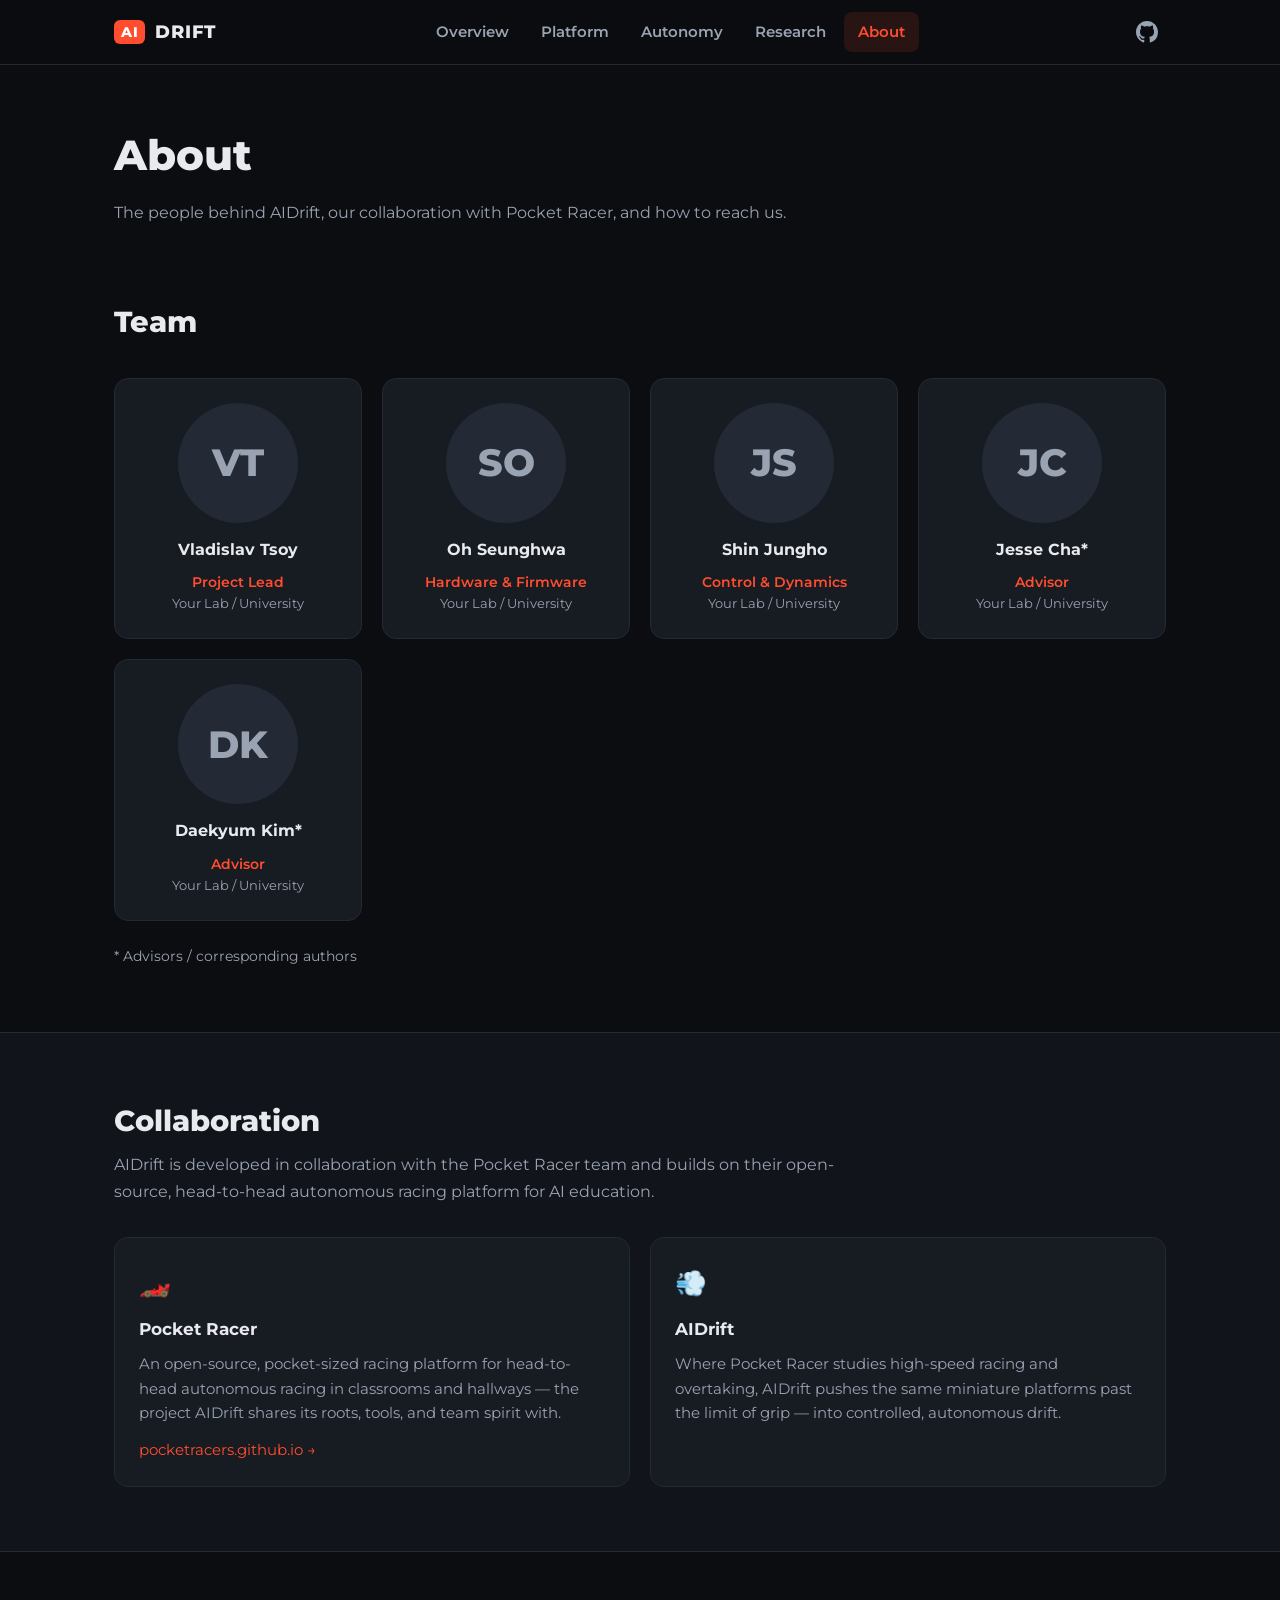
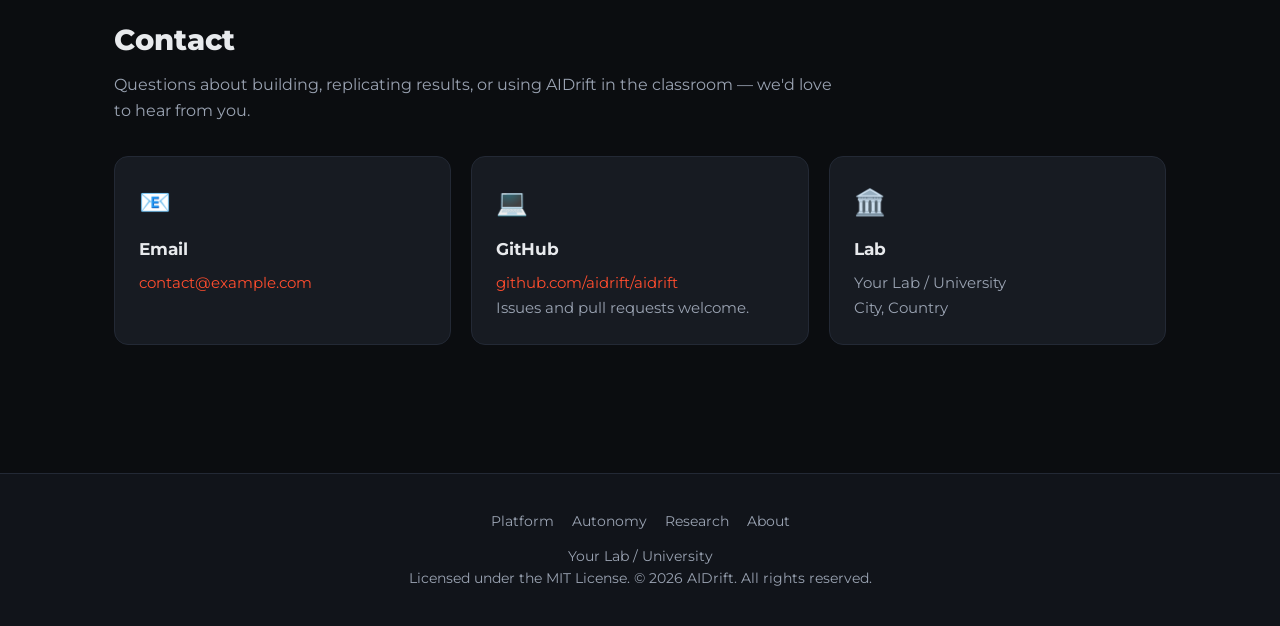
==== about.html @ be368067 "Fix team: Daekyum Kim name order, swap roles of Shin and Oh Co-Authored-By: Claude Opus 5 <noreply@a" ====
<!DOCTYPE html>
<html lang="en">
<head>
  <meta charset="UTF-8">
  <meta name="viewport" content="width=device-width, initial-scale=1.0">
  <title>About — AIDrift</title>
  <meta name="description" content="The team behind AIDrift, our collaboration with Pocket Racer, and how to get in touch.">
  <link rel="preconnect" href="https://fonts.googleapis.com">
  <link href="https://fonts.googleapis.com/css2?family=Montserrat:ital,wght@0,100..900;1,100..900&display=swap" rel="stylesheet">
  <link rel="stylesheet" href="assets/css/style.css">
  <link rel="icon" type="image/svg+xml" href="assets/img/favicon.svg">
  <meta property="og:title" content="About — AIDrift">
  <meta property="og:description" content="The team behind AIDrift, our collaboration with Pocket Racer, and how to get in touch.">
  <meta property="og:type" content="website">
  <meta property="og:url" content="https://aidrift.github.io/aidrift/about.html">
  <meta property="og:image" content="https://aidrift.github.io/aidrift/assets/img/og.png">
  <meta name="twitter:card" content="summary_large_image">
</head>
<body>

<nav class="site-nav">
  <div class="nav-inner">
    <a class="brand" href="index.html"><span class="badge43">AI</span>DRIFT</a>
    <button class="nav-toggle" aria-label="Menu">☰</button>
    <ul class="nav-links">
      <li><a href="index.html">Overview</a></li>
      <li><a href="platform.html">Platform</a></li>
      <li><a href="autonomy.html">Autonomy</a></li>
      <li><a href="research.html">Research</a></li>
      <li><a href="about.html">About</a></li>
    </ul>
    <a class="nav-github" href="https://github.com/aidrift/aidrift" aria-label="GitHub repository" target="_blank" rel="noopener"><svg viewBox="0 0 16 16" width="22" height="22" fill="currentColor" aria-hidden="true"><path d="M8 0C3.58 0 0 3.58 0 8c0 3.54 2.29 6.53 5.47 7.59.4.07.55-.17.55-.38 0-.19-.01-.82-.01-1.49-2.01.37-2.53-.49-2.69-.94-.09-.23-.48-.94-.82-1.13-.28-.15-.68-.52-.01-.53.63-.01 1.08.58 1.23.82.72 1.21 1.87.87 2.33.66.07-.52.28-.87.51-1.07-1.78-.2-3.64-.89-3.64-3.95 0-.87.31-1.59.82-2.15-.08-.2-.36-1.02.08-2.12 0 0 .67-.21 2.2.82.64-.18 1.32-.27 2-.27s1.36.09 2 .27c1.53-1.04 2.2-.82 2.2-.82.44 1.1.16 1.92.08 2.12.51.56.82 1.27.82 2.15 0 3.07-1.87 3.75-3.65 3.95.29.25.54.73.54 1.48 0 1.07-.01 1.93-.01 2.2 0 .21.15.46.55.38A8.01 8.01 0 0 0 16 8c0-4.42-3.58-8-8-8z"/></svg></a>
  </div>
</nav>

<header class="page-head">
  <div class="container">
    <h1>About</h1>
    <p>The people behind AIDrift, our collaboration with Pocket Racer, and how to reach us.</p>
  </div>
</header>

<section class="section">
  <div class="container">
    <h2>Team</h2>
    <p class="lead"><!-- TODO: replace all placeholders with real names, photos, and links --></p>
    <div class="grid cols-4">
      <div class="card person reveal">
        <div class="avatar">VT</div>
        <h3>Vladislav Tsoy</h3>
        <p class="role">Project Lead</p>
        <p class="org">Your Lab / University</p>
      </div>
      <div class="card person reveal">
        <div class="avatar">SO</div>
        <h3>Oh Seunghwa</h3>
        <p class="role">Hardware &amp; Firmware</p>
        <p class="org">Your Lab / University</p>
      </div>
      <div class="card person reveal">
        <div class="avatar">JS</div>
        <h3>Shin Jungho</h3>
        <p class="role">Control &amp; Dynamics</p>
        <p class="org">Your Lab / University</p>
      </div>
      <div class="card person reveal">
        <div class="avatar">JC</div>
        <h3>Jesse Cha*</h3>
        <p class="role">Advisor</p>
        <p class="org">Your Lab / University</p>
      </div>
      <div class="card person reveal">
        <div class="avatar">DK</div>
        <h3>Daekyum Kim*</h3>
        <p class="role">Advisor</p>
        <p class="org">Your Lab / University</p>
      </div>
    </div>
    <p style="margin-top: 24px; color: var(--text-dim); font-size: 0.85rem;">* Advisors / corresponding authors</p>
  </div>
</section>

<section class="section alt">
  <div class="container">
    <h2>Collaboration</h2>
    <p class="lead">
      AIDrift is developed in collaboration with the Pocket Racer team and builds on their
      open-source, head-to-head autonomous racing platform for AI education.
    </p>
    <div class="grid cols-2">
      <div class="card reveal">
        <div class="icon">🏎️</div>
        <h3>Pocket Racer</h3>
        <p>An open-source, pocket-sized racing platform for head-to-head autonomous racing
           in classrooms and hallways — the project AIDrift shares its roots, tools, and
           team spirit with.</p>
        <p style="margin-top: 12px;">
          <a href="https://pocketracers.github.io/PocketRacerWebsite/" target="_blank" rel="noopener">
            pocketracers.github.io →
          </a>
        </p>
      </div>
      <div class="card reveal">
        <div class="icon">💨</div>
        <h3>AIDrift</h3>
        <p>Where Pocket Racer studies high-speed racing and overtaking, AIDrift pushes the
           same miniature platforms past the limit of grip — into controlled, autonomous
           drift.</p>
      </div>
    </div>
  </div>
</section>

<section class="section">
  <div class="container">
    <h2>Contact</h2>
    <p class="lead">Questions about building, replicating results, or using AIDrift in the classroom — we'd love to hear from you.</p>
    <div class="grid cols-3">
      <div class="card reveal">
        <div class="icon">📧</div>
        <h3>Email</h3>
        <p><a href="mailto:contact@example.com">contact@example.com</a><br>
           <!-- TODO: real contact email --></p>
      </div>
      <div class="card reveal">
        <div class="icon">💻</div>
        <h3>GitHub</h3>
        <p><a href="https://github.com/aidrift/aidrift" target="_blank" rel="noopener">github.com/aidrift/aidrift</a><br>
           Issues and pull requests welcome.</p>
      </div>
      <div class="card reveal">
        <div class="icon">🏛️</div>
        <h3>Lab</h3>
        <p>Your Lab / University<br>City, Country <!-- TODO: real affiliation --></p>
      </div>
    </div>
  </div>
</section>

<footer class="site-footer">
  <div class="foot-links">
    <a href="platform.html">Platform</a>
    <a href="autonomy.html">Autonomy</a>
    <a href="research.html">Research</a>
    <a href="about.html">About</a>
  </div>
  <p>Your Lab / University</p>
  <p>Licensed under the MIT License. © 2026 AIDrift. All rights reserved.</p>
</footer>

<script src="assets/js/main.js"></script>
</body>
</html>
---- assets/css/style.css ----
/* ============================================================
   AIDrift — site-wide styles
   Dark motorsport theme. Accent: signal orange.
   ============================================================ */

:root {
  --bg: #0b0d10;
  --bg-alt: #11141a;
  --panel: #171b22;
  --panel-edge: #232935;
  --text: #e8eaed;
  --text-dim: #9aa3b2;
  --accent: #ff4d2e;
  --accent-soft: rgba(255, 77, 46, 0.12);
  --accent-2: #ffb020;
  --radius: 14px;
  --maxw: 1100px;
  --font: "Montserrat", system-ui, -apple-system, "Segoe UI", sans-serif;
}

* { margin: 0; padding: 0; box-sizing: border-box; }

html { scroll-behavior: smooth; }

body {
  font-family: var(--font);
  background: var(--bg);
  color: var(--text);
  line-height: 1.65;
  -webkit-font-smoothing: antialiased;
}

img, svg, video, iframe { max-width: 100%; display: block; }

a { color: var(--accent); text-decoration: none; }
a:hover { text-decoration: underline; }

.container { max-width: var(--maxw); margin: 0 auto; padding: 0 24px; }

/* ---------- Navigation ---------- */
.site-nav {
  position: sticky;
  top: 0;
  z-index: 100;
  background: rgba(11, 13, 16, 0.85);
  backdrop-filter: blur(10px);
  border-bottom: 1px solid var(--panel-edge);
}

.nav-inner {
  max-width: var(--maxw);
  margin: 0 auto;
  padding: 0 24px;
  display: flex;
  align-items: center;
  justify-content: space-between;
  height: 64px;
}

.brand {
  display: flex;
  align-items: center;
  gap: 10px;
  font-weight: 800;
  font-size: 1.15rem;
  letter-spacing: 0.04em;
  color: var(--text);
}
.brand:hover { text-decoration: none; }
.brand .badge43 {
  background: var(--accent);
  color: #fff;
  border-radius: 6px;
  padding: 1px 7px;
  font-size: 0.85rem;
  font-weight: 800;
}

.nav-links { display: flex; gap: 4px; list-style: none; }
.nav-links a {
  display: block;
  padding: 8px 14px;
  border-radius: 8px;
  color: var(--text-dim);
  font-weight: 600;
  font-size: 0.92rem;
}
.nav-links a:hover { color: var(--text); background: var(--panel); text-decoration: none; }
.nav-links a.active { color: var(--accent); background: var(--accent-soft); }

.nav-toggle {
  display: none;
  background: none;
  border: 1px solid var(--panel-edge);
  border-radius: 8px;
  color: var(--text);
  font-size: 1.3rem;
  padding: 4px 12px;
  cursor: pointer;
}

/* ---------- Hero ---------- */
.hero {
  position: relative;
  overflow: hidden;
  background:
    radial-gradient(ellipse 80% 60% at 70% 20%, rgba(255, 77, 46, 0.14), transparent 60%),
    radial-gradient(ellipse 60% 50% at 20% 80%, rgba(255, 176, 32, 0.07), transparent 60%),
    var(--bg-alt);
  border-bottom: 1px solid var(--panel-edge);
}

.hero-inner {
  max-width: var(--maxw);
  margin: 0 auto;
  padding: 90px 24px 70px;
  text-align: center;
}

.hero h1 {
  font-size: clamp(2.2rem, 5.5vw, 3.6rem);
  font-weight: 800;
  letter-spacing: -0.01em;
  line-height: 1.15;
}
.hero h1 .accent { color: var(--accent); }

.hero .tagline {
  margin: 18px auto 0;
  max-width: 640px;
  color: var(--text-dim);
  font-size: 1.1rem;
}

.hero .cta-row { margin-top: 32px; display: flex; gap: 14px; justify-content: center; flex-wrap: wrap; }

.btn {
  display: inline-block;
  padding: 12px 26px;
  border-radius: 10px;
  font-weight: 700;
  font-size: 0.95rem;
  letter-spacing: 0.02em;
  transition: transform 0.15s ease, box-shadow 0.15s ease;
}
.btn:hover { text-decoration: none; transform: translateY(-2px); }
.btn-primary { background: var(--accent); color: #fff; box-shadow: 0 6px 22px rgba(255, 77, 46, 0.35); }
.btn-ghost { border: 1px solid var(--panel-edge); color: var(--text); background: var(--panel); }

/* ---------- Sections ---------- */
.section { padding: 64px 0; }
.section.alt { background: var(--bg-alt); border-top: 1px solid var(--panel-edge); border-bottom: 1px solid var(--panel-edge); }

.section h2 {
  font-size: 1.8rem;
  font-weight: 800;
  margin-bottom: 8px;
}
.section h2 .accent { color: var(--accent); }
.section .lead { color: var(--text-dim); max-width: 720px; margin-bottom: 32px; }

.page-head { padding: 56px 0 8px; }
.page-head h1 { font-size: clamp(1.9rem, 4vw, 2.6rem); font-weight: 800; }
.page-head p { color: var(--text-dim); max-width: 720px; margin-top: 10px; }

/* ---------- Cards / grids ---------- */
.grid { display: grid; gap: 20px; }
.grid.cols-3 { grid-template-columns: repeat(3, 1fr); }
.grid.cols-2 { grid-template-columns: repeat(2, 1fr); }
.grid.cols-4 { grid-template-columns: repeat(4, 1fr); }

.card {
  background: var(--panel);
  border: 1px solid var(--panel-edge);
  border-radius: var(--radius);
  padding: 24px;
}
.card h3 { font-size: 1.05rem; font-weight: 700; margin-bottom: 8px; }
.card p { color: var(--text-dim); font-size: 0.93rem; }
.card .icon { font-size: 1.6rem; margin-bottom: 12px; }

/* stat tiles */
.stat { text-align: center; }
.stat .num { font-size: 2rem; font-weight: 800; color: var(--accent); }
.stat .lbl { color: var(--text-dim); font-size: 0.85rem; text-transform: uppercase; letter-spacing: 0.08em; }

/* media placeholder */
.media-ph {
  aspect-ratio: 16 / 9;
  border-radius: var(--radius);
  border: 1px dashed var(--panel-edge);
  background: repeating-linear-gradient(45deg, var(--panel), var(--panel) 12px, var(--bg-alt) 12px, var(--bg-alt) 24px);
  display: flex;
  align-items: center;
  justify-content: center;
  color: var(--text-dim);
  font-weight: 600;
  font-size: 0.9rem;
  text-align: center;
  padding: 12px;
}
.media-ph.square { aspect-ratio: 1 / 1; }

figure figcaption { margin-top: 8px; color: var(--text-dim); font-size: 0.85rem; text-align: center; }

/* ---------- Abstract / paper block ---------- */
.paper {
  background: var(--panel);
  border: 1px solid var(--panel-edge);
  border-left: 4px solid var(--accent);
  border-radius: var(--radius);
  padding: 28px 32px;
}
.paper h3 { font-size: 1.2rem; margin-bottom: 14px; }
.paper .authors { color: var(--text-dim); font-size: 0.92rem; margin-bottom: 6px; }
.paper .affil { color: var(--text-dim); font-size: 0.85rem; font-style: italic; margin-bottom: 16px; }
.paper .abstract { font-size: 0.95rem; color: var(--text); }
.paper .abstract b { color: var(--accent); }

/* ---------- Build steps ---------- */
.step {
  display: grid;
  grid-template-columns: 64px 1fr 320px;
  gap: 24px;
  align-items: start;
  padding: 28px 0;
  border-bottom: 1px solid var(--panel-edge);
}
.step:last-child { border-bottom: none; }
.step .no {
  width: 48px; height: 48px;
  border-radius: 50%;
  background: var(--accent-soft);
  color: var(--accent);
  font-weight: 800;
  font-size: 1.1rem;
  display: flex; align-items: center; justify-content: center;
}
.step h3 { font-size: 1.1rem; margin-bottom: 6px; }
.step p { color: var(--text-dim); font-size: 0.93rem; }
.step ul { color: var(--text-dim); font-size: 0.93rem; margin: 8px 0 0 18px; }

/* ---------- Tables (BOM) ---------- */
.table-wrap { overflow-x: auto; border: 1px solid var(--panel-edge); border-radius: var(--radius); }
table.bom { width: 100%; border-collapse: collapse; font-size: 0.92rem; min-width: 640px; }
table.bom th, table.bom td { padding: 12px 16px; text-align: left; }
table.bom thead th {
  background: var(--panel);
  color: var(--text-dim);
  text-transform: uppercase;
  font-size: 0.78rem;
  letter-spacing: 0.06em;
  border-bottom: 1px solid var(--panel-edge);
}
table.bom tbody tr { border-bottom: 1px solid var(--panel-edge); }
table.bom tbody tr:last-child { border-bottom: none; }
table.bom tbody tr:hover { background: var(--accent-soft); }
table.bom .price { font-variant-numeric: tabular-nums; white-space: nowrap; }
table.bom tfoot td { background: var(--panel); font-weight: 800; border-top: 2px solid var(--accent); }

/* ---------- Team ---------- */
.person { text-align: center; }
.person .avatar {
  width: 120px; height: 120px;
  margin: 0 auto 14px;
  border-radius: 50%;
  background: var(--panel-edge);
  display: flex; align-items: center; justify-content: center;
  font-size: 2.4rem; font-weight: 800; color: var(--text-dim);
  overflow: hidden;
}
.person .avatar img { width: 100%; height: 100%; object-fit: cover; }
.person h3 { font-size: 1rem; }
.person .role { color: var(--accent); font-size: 0.85rem; font-weight: 600; }
.person .org { color: var(--text-dim); font-size: 0.8rem; }

/* ---------- Code blocks ---------- */
pre.code {
  background: #0d1117;
  border: 1px solid var(--panel-edge);
  border-radius: var(--radius);
  padding: 18px 22px;
  overflow-x: auto;
  font-family: "Cascadia Code", Consolas, monospace;
  font-size: 0.85rem;
  color: #c9d1d9;
  line-height: 1.6;
}
pre.code .c { color: #6a737d; }
pre.code .k { color: #ff7b72; }
pre.code .s { color: #a5d6ff; }

/* ---------- Footer ---------- */
.site-footer {
  border-top: 1px solid var(--panel-edge);
  background: var(--bg-alt);
  padding: 36px 0;
  margin-top: 64px;
  text-align: center;
  color: var(--text-dim);
  font-size: 0.85rem;
}
.site-footer .foot-links { margin-bottom: 12px; display: flex; gap: 18px; justify-content: center; flex-wrap: wrap; }
.site-footer a { color: var(--text-dim); }
.site-footer a:hover { color: var(--accent); }

/* ---------- Nav GitHub icon ---------- */
.nav-github { display: flex; align-items: center; color: var(--text-dim); padding: 8px; border-radius: 8px; margin-left: 4px; }
.nav-github:hover { color: var(--accent); text-decoration: none; }

/* ---------- Build step TOC ---------- */
.step-toc { display: flex; flex-wrap: wrap; gap: 8px; margin-top: 18px; }
.step-toc a {
  background: var(--panel);
  border: 1px solid var(--panel-edge);
  padding: 6px 14px;
  border-radius: 999px;
  font-size: 0.85rem;
  font-weight: 600;
  color: var(--text-dim);
}
.step-toc a:hover { color: var(--accent); border-color: var(--accent); text-decoration: none; }
.step { scroll-margin-top: 84px; }

/* ---------- Copy button ---------- */
button.btn { cursor: pointer; font-family: var(--font); font-size: 0.9rem; }
.copy-bibtex { margin-top: 16px; }

/* ---------- Reveal animation ---------- */
.reveal { opacity: 0; transform: translateY(18px); transition: opacity 0.55s ease, transform 0.55s ease; }
.reveal.visible { opacity: 1; transform: none; }

/* ---------- Responsive ---------- */
@media (max-width: 900px) {
  .grid.cols-3, .grid.cols-4 { grid-template-columns: repeat(2, 1fr); }
  .step { grid-template-columns: 48px 1fr; }
  .step .media-ph { grid-column: 2; }
}

@media (max-width: 640px) {
  .grid.cols-2, .grid.cols-3, .grid.cols-4 { grid-template-columns: 1fr; }
  .nav-toggle { display: block; }
  .nav-links {
    display: none;
    position: absolute;
    top: 64px; left: 0; right: 0;
    flex-direction: column;
    background: var(--bg);
    border-bottom: 1px solid var(--panel-edge);
    padding: 10px 16px 16px;
  }
  .nav-links.open { display: flex; }
  .hero-inner { padding: 60px 20px 48px; }
}
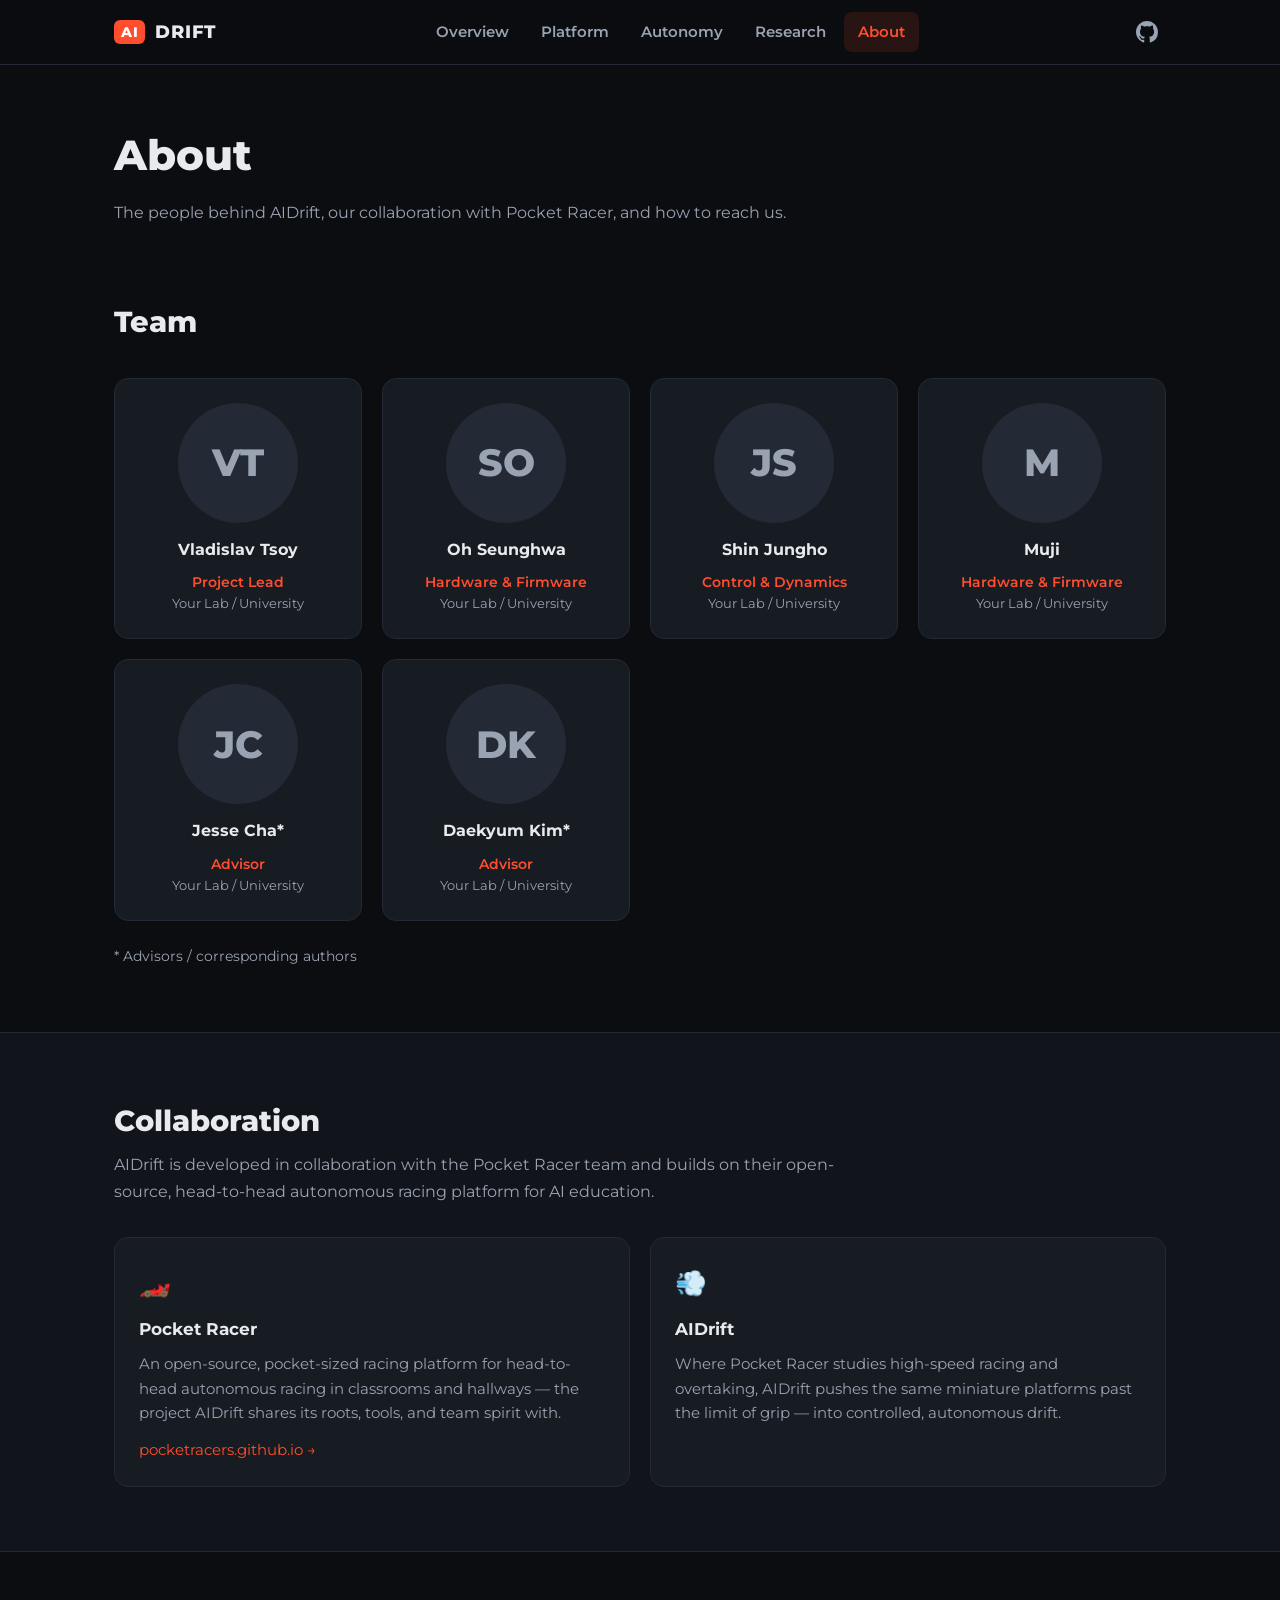
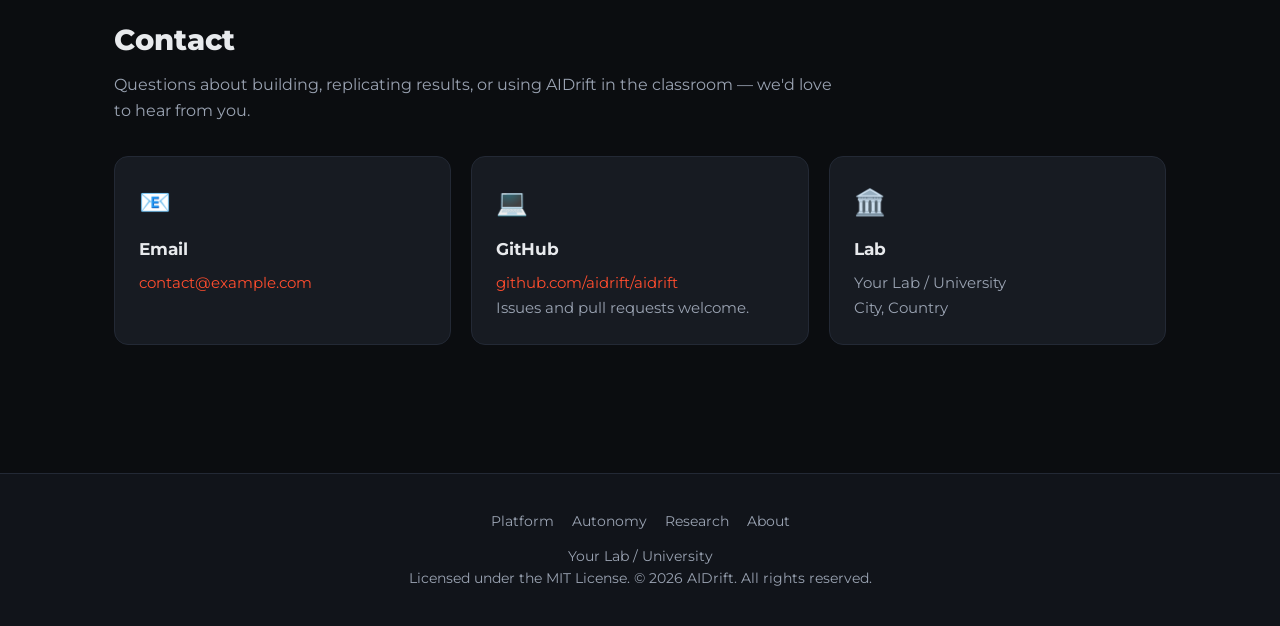
==== commit eefc3664: "Add Muji (Hardware & Firmware) after Shin Jungho Co-Authored-By: Claude Opus 5 <noreply@anthropic.co" ====
--- a/about.html
+++ b/about.html
@@ -61,6 +61,12 @@
         <div class="avatar">JS</div>
         <h3>Shin Jungho</h3>
         <p class="role">Control &amp; Dynamics</p>
+        <p class="org">Your Lab / University</p>
+      </div>
+      <div class="card person reveal">
+        <div class="avatar">M</div>
+        <h3>Muji</h3>
+        <p class="role">Hardware &amp; Firmware</p>
         <p class="org">Your Lab / University</p>
       </div>
       <div class="card person reveal">
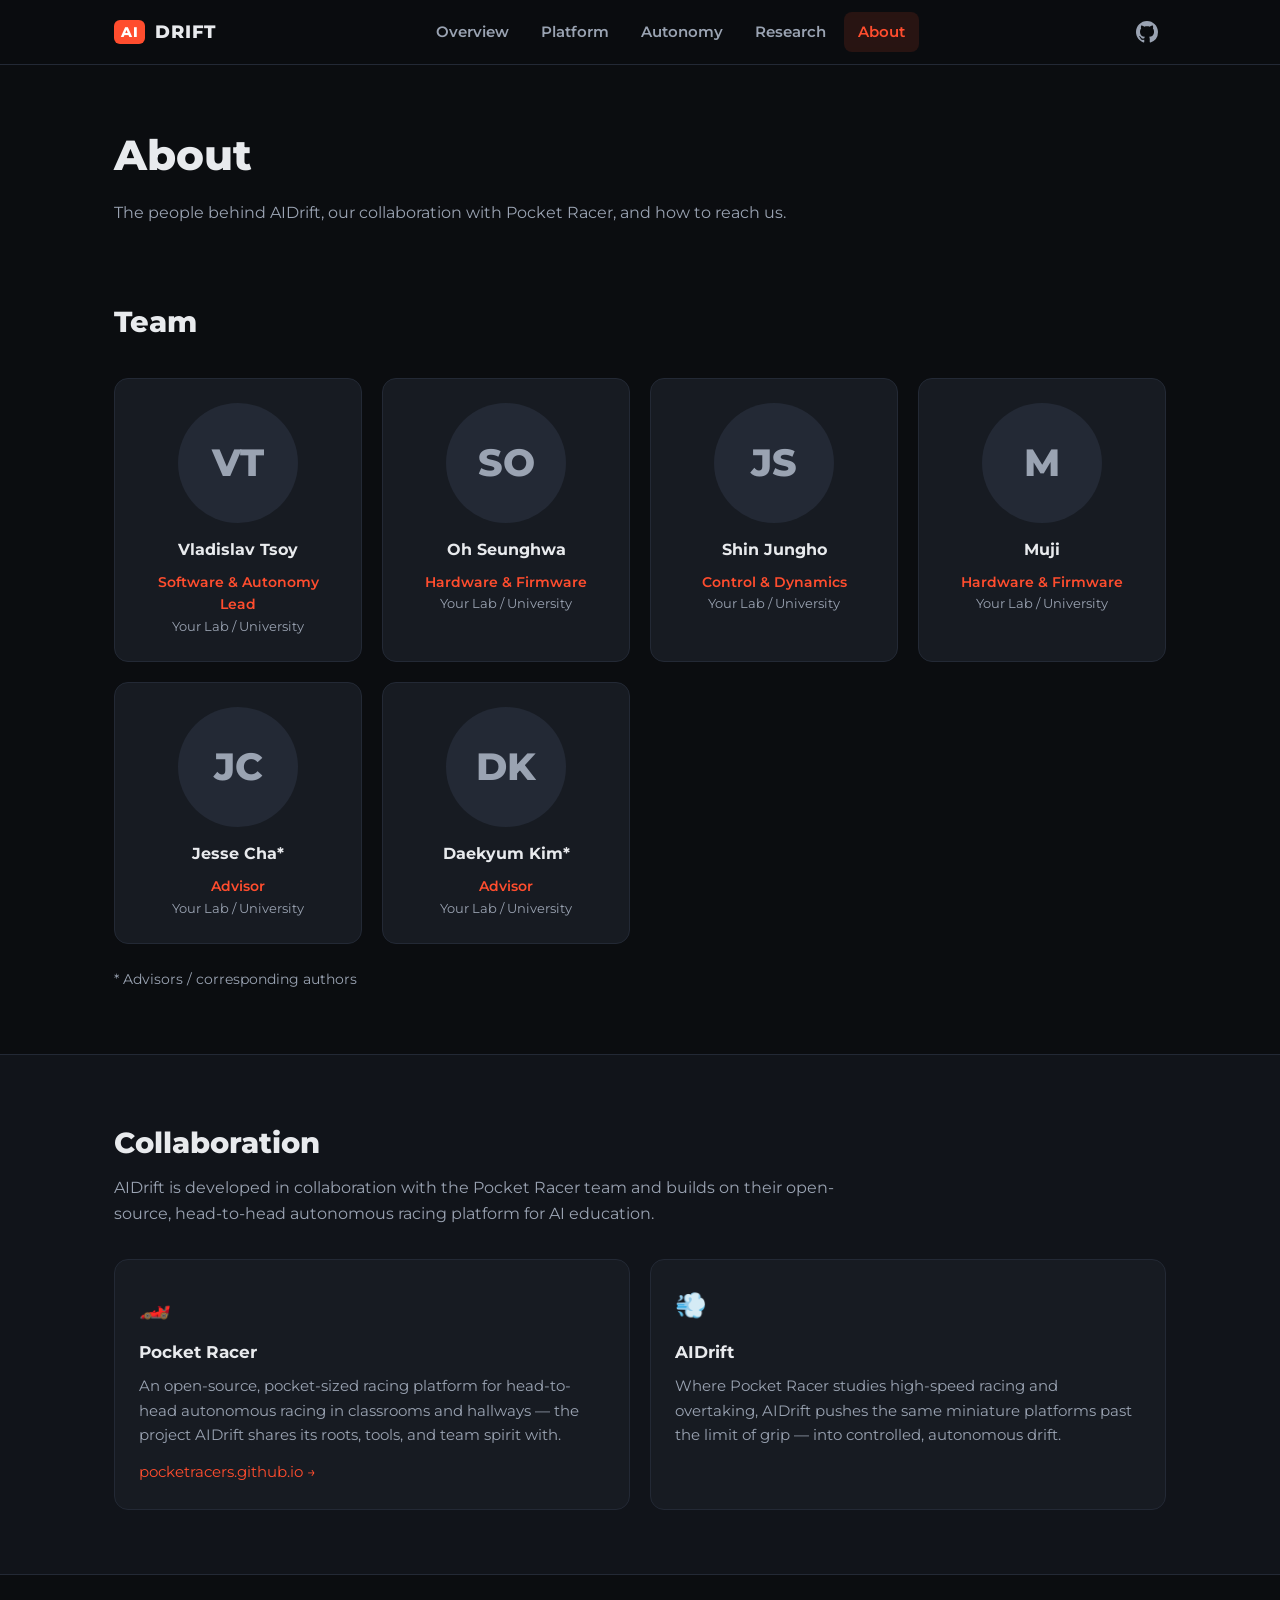
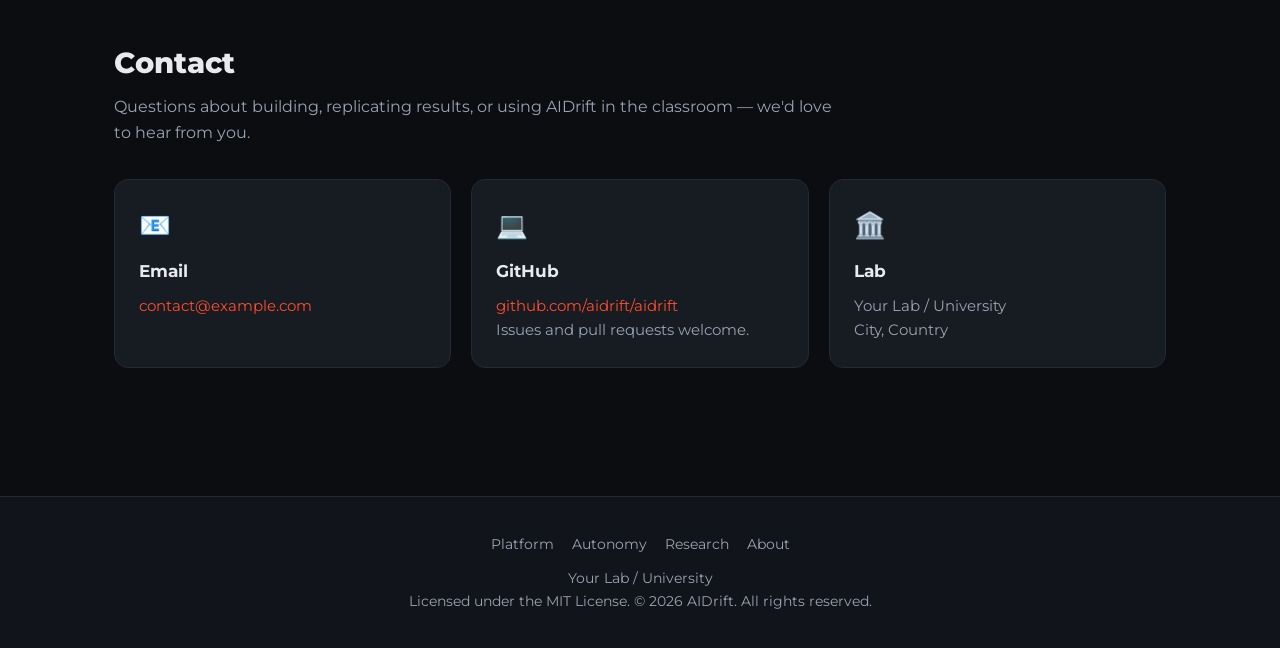
==== commit e3b210ea: "Tsoy role: Software & Autonomy Lead Co-Authored-By: Claude Opus 5 <noreply@anthropic.com>" ====
--- a/about.html
+++ b/about.html
@@ -48,7 +48,7 @@
       <div class="card person reveal">
         <div class="avatar">VT</div>
         <h3>Vladislav Tsoy</h3>
-        <p class="role">Project Lead</p>
+        <p class="role">Software &amp; Autonomy Lead</p>
         <p class="org">Your Lab / University</p>
       </div>
       <div class="card person reveal">
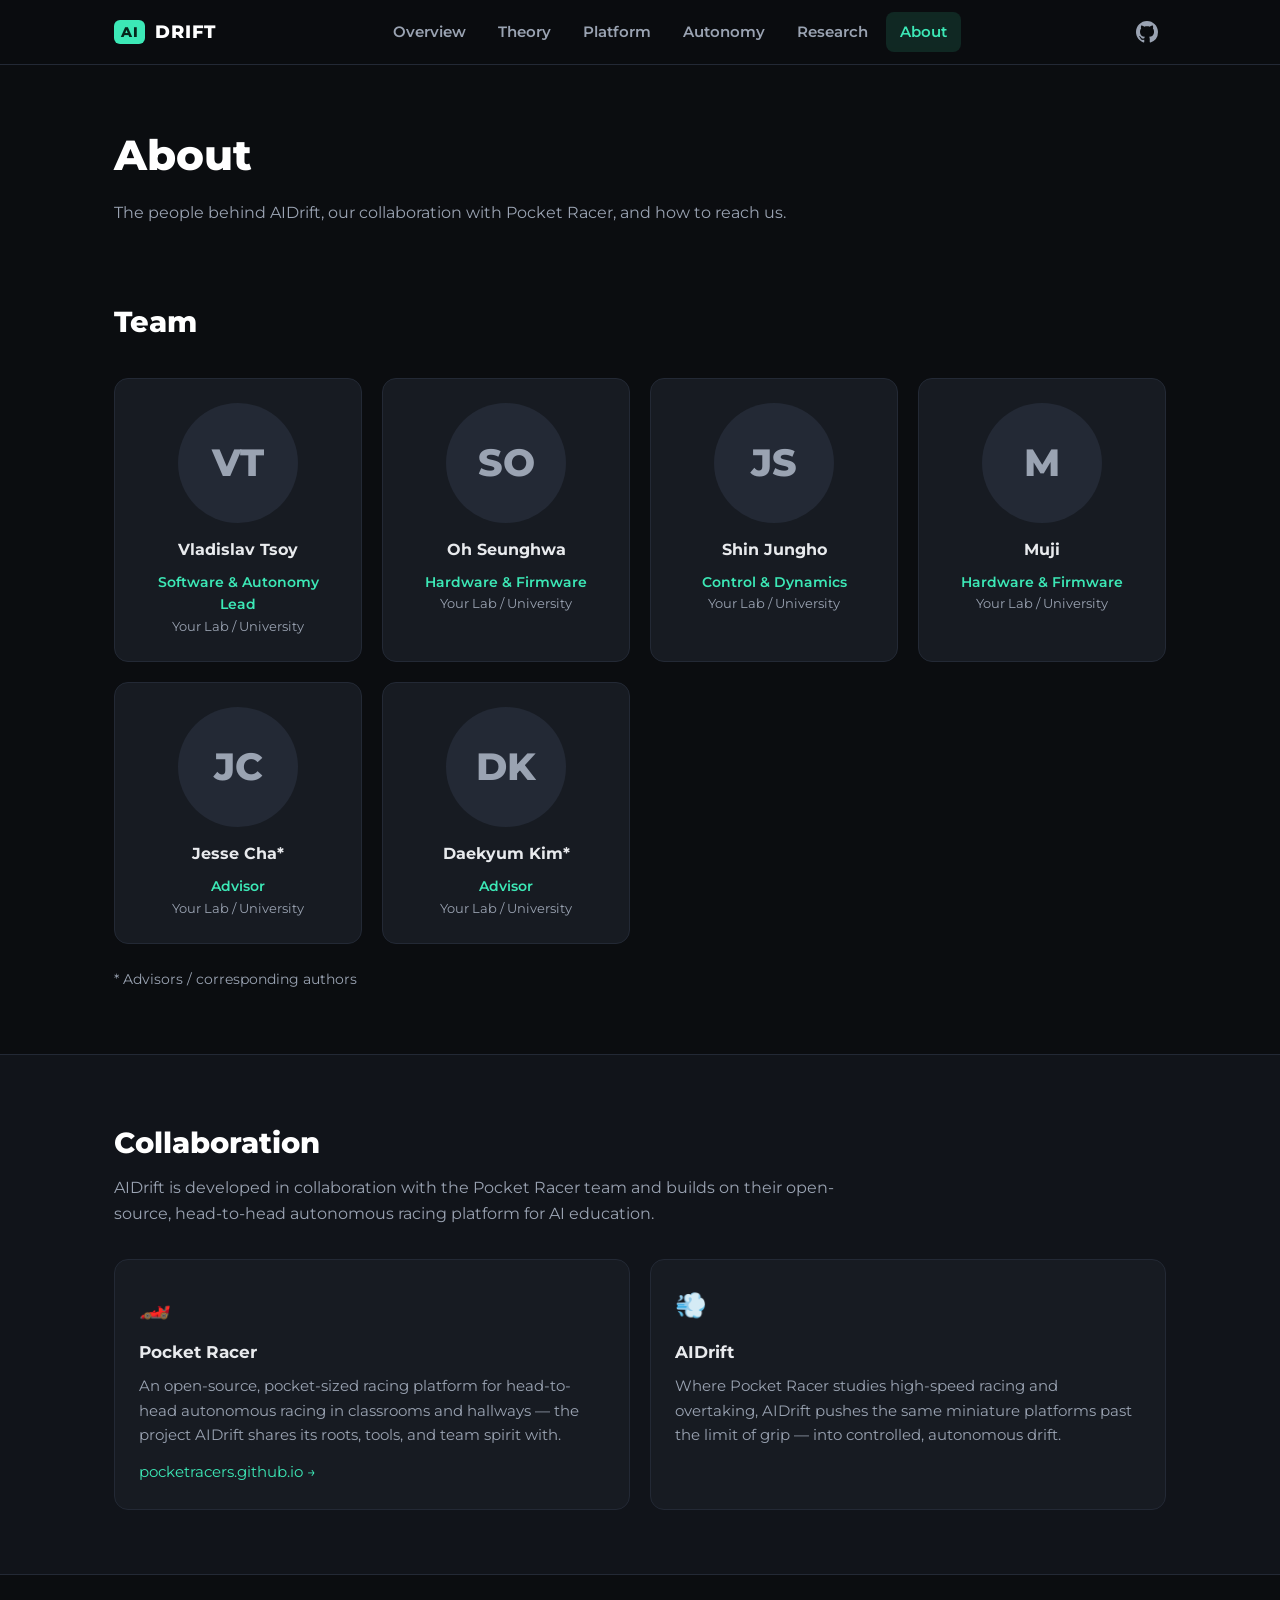
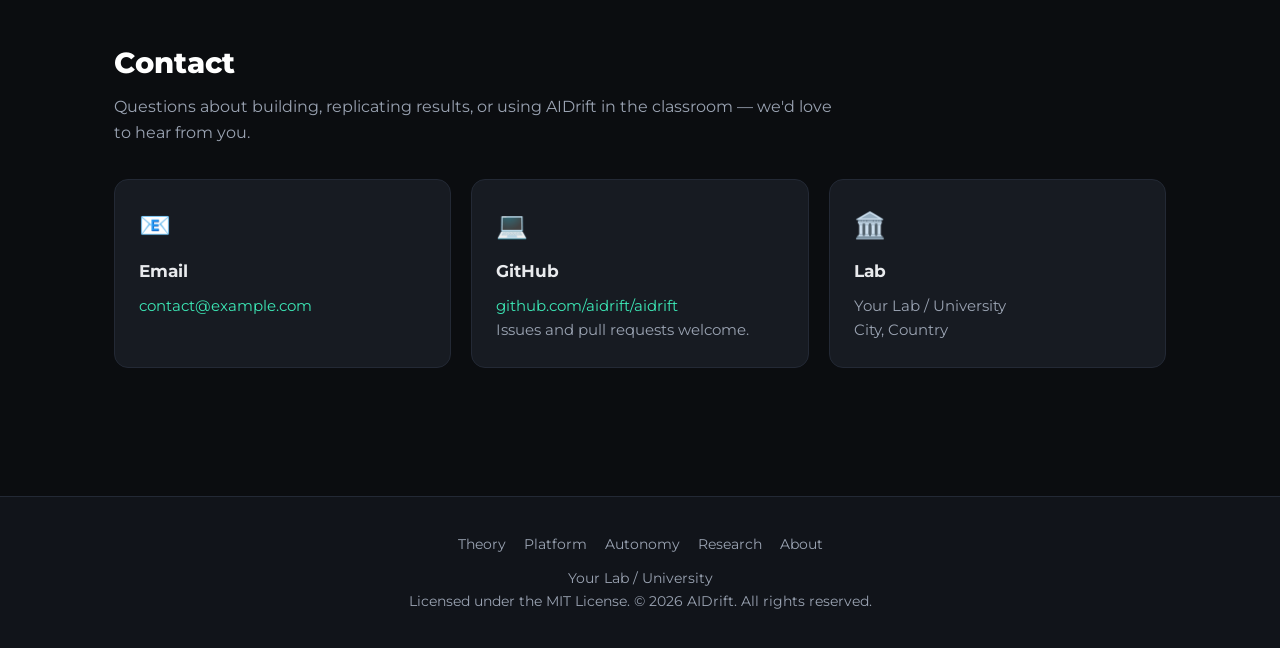
==== commit 566b9d18: "Add Theory page: vehicle dynamics of drifting Eight sections covering vehicle state and side-slip, t" ====
--- a/about.html
+++ b/about.html
@@ -24,6 +24,7 @@
     <button class="nav-toggle" aria-label="Menu">☰</button>
     <ul class="nav-links">
       <li><a href="index.html">Overview</a></li>
+      <li><a href="theory.html">Theory</a></li>
       <li><a href="platform.html">Platform</a></li>
       <li><a href="autonomy.html">Autonomy</a></li>
       <li><a href="research.html">Research</a></li>
@@ -145,6 +146,7 @@
 
 <footer class="site-footer">
   <div class="foot-links">
+    <a href="theory.html">Theory</a>
     <a href="platform.html">Platform</a>
     <a href="autonomy.html">Autonomy</a>
     <a href="research.html">Research</a>
--- a/assets/css/style.css
+++ b/assets/css/style.css
@@ -1,6 +1,6 @@
 /* ============================================================
    AIDrift — site-wide styles
-   Dark motorsport theme. Accent: signal orange.
+   Dark motorsport theme. Accent: mint. Headings: pure white.
    ============================================================ */
 
 :root {
@@ -10,9 +10,11 @@
   --panel-edge: #232935;
   --text: #e8eaed;
   --text-dim: #9aa3b2;
-  --accent: #ff4d2e;
-  --accent-soft: rgba(255, 77, 46, 0.12);
-  --accent-2: #ffb020;
+  --heading: #ffffff;
+  --accent: #3ce8b6;
+  --accent-soft: rgba(60, 232, 182, 0.12);
+  --accent-2: #7ff5d4;
+  --on-accent: #05261c;
   --radius: 14px;
   --maxw: 1100px;
   --font: "Montserrat", system-ui, -apple-system, "Segoe UI", sans-serif;
@@ -64,12 +66,12 @@
   font-weight: 800;
   font-size: 1.15rem;
   letter-spacing: 0.04em;
-  color: var(--text);
+  color: var(--heading);
 }
 .brand:hover { text-decoration: none; }
 .brand .badge43 {
   background: var(--accent);
-  color: #fff;
+  color: var(--on-accent);
   border-radius: 6px;
   padding: 1px 7px;
   font-size: 0.85rem;
@@ -104,8 +106,8 @@
   position: relative;
   overflow: hidden;
   background:
-    radial-gradient(ellipse 80% 60% at 70% 20%, rgba(255, 77, 46, 0.14), transparent 60%),
-    radial-gradient(ellipse 60% 50% at 20% 80%, rgba(255, 176, 32, 0.07), transparent 60%),
+    radial-gradient(ellipse 80% 60% at 70% 20%, rgba(60, 232, 182, 0.13), transparent 60%),
+    radial-gradient(ellipse 60% 50% at 20% 80%, rgba(127, 245, 212, 0.06), transparent 60%),
     var(--bg-alt);
   border-bottom: 1px solid var(--panel-edge);
 }
@@ -122,6 +124,7 @@
   font-weight: 800;
   letter-spacing: -0.01em;
   line-height: 1.15;
+  color: var(--heading);
 }
 .hero h1 .accent { color: var(--accent); }
 
@@ -144,7 +147,7 @@
   transition: transform 0.15s ease, box-shadow 0.15s ease;
 }
 .btn:hover { text-decoration: none; transform: translateY(-2px); }
-.btn-primary { background: var(--accent); color: #fff; box-shadow: 0 6px 22px rgba(255, 77, 46, 0.35); }
+.btn-primary { background: var(--accent); color: var(--on-accent); box-shadow: 0 6px 22px rgba(60, 232, 182, 0.3); }
 .btn-ghost { border: 1px solid var(--panel-edge); color: var(--text); background: var(--panel); }
 
 /* ---------- Sections ---------- */
@@ -155,12 +158,13 @@
   font-size: 1.8rem;
   font-weight: 800;
   margin-bottom: 8px;
+  color: var(--heading);
 }
 .section h2 .accent { color: var(--accent); }
 .section .lead { color: var(--text-dim); max-width: 720px; margin-bottom: 32px; }
 
 .page-head { padding: 56px 0 8px; }
-.page-head h1 { font-size: clamp(1.9rem, 4vw, 2.6rem); font-weight: 800; }
+.page-head h1 { font-size: clamp(1.9rem, 4vw, 2.6rem); font-weight: 800; color: var(--heading); }
 .page-head p { color: var(--text-dim); max-width: 720px; margin-top: 10px; }
 
 /* ---------- Cards / grids ---------- */
@@ -325,6 +329,67 @@
 /* ---------- Copy button ---------- */
 button.btn { cursor: pointer; font-family: var(--font); font-size: 0.9rem; }
 .copy-bibtex { margin-top: 16px; }
+
+/* ---------- Theory page: prose, equations, figures ---------- */
+.prose { max-width: 760px; }
+.prose p { margin-bottom: 16px; color: var(--text); }
+.prose p + h3 { margin-top: 28px; }
+.prose h3 { color: var(--heading); font-size: 1.1rem; margin-bottom: 10px; }
+.prose ul, .prose ol { margin: 0 0 16px 22px; color: var(--text); }
+.prose li { margin-bottom: 8px; }
+.prose strong { color: var(--heading); }
+
+var, .v { font-family: "Cambria Math", Cambria, Georgia, serif; font-style: italic; color: var(--accent); }
+
+.eq {
+  background: var(--panel);
+  border: 1px solid var(--panel-edge);
+  border-left: 3px solid var(--accent);
+  border-radius: 10px;
+  padding: 16px 22px;
+  margin: 20px 0;
+  font-family: "Cambria Math", Cambria, Georgia, serif;
+  font-size: 1.08rem;
+  line-height: 2;
+  color: var(--heading);
+  overflow-x: auto;
+}
+.eq .note {
+  display: block;
+  margin-top: 10px;
+  font-family: var(--font);
+  font-size: 0.82rem;
+  font-style: normal;
+  color: var(--text-dim);
+  line-height: 1.6;
+}
+
+figure.diagram {
+  background: var(--panel);
+  border: 1px solid var(--panel-edge);
+  border-radius: var(--radius);
+  padding: 20px;
+  margin: 24px 0;
+}
+figure.diagram figcaption { text-align: left; margin-top: 14px; }
+/* keep diagram labels legible on narrow screens: scroll rather than shrink */
+.diagram-scroll { overflow-x: auto; }
+.diagram-scroll svg { width: 100%; min-width: 600px; height: auto; }
+
+.callout {
+  background: var(--accent-soft);
+  border: 1px solid var(--accent);
+  border-radius: var(--radius);
+  padding: 18px 22px;
+  margin: 24px 0;
+}
+.callout h3 { color: var(--accent); font-size: 0.95rem; text-transform: uppercase; letter-spacing: 0.06em; margin-bottom: 8px; }
+.callout p { color: var(--text); font-size: 0.95rem; margin: 0; }
+
+.reading { list-style: none; margin: 0; }
+.reading li { padding: 14px 0; border-bottom: 1px solid var(--panel-edge); color: var(--text-dim); font-size: 0.92rem; }
+.reading li:last-child { border-bottom: none; }
+.reading b { color: var(--text); font-weight: 600; }
 
 /* ---------- Reveal animation ---------- */
 .reveal { opacity: 0; transform: translateY(18px); transition: opacity 0.55s ease, transform 0.55s ease; }
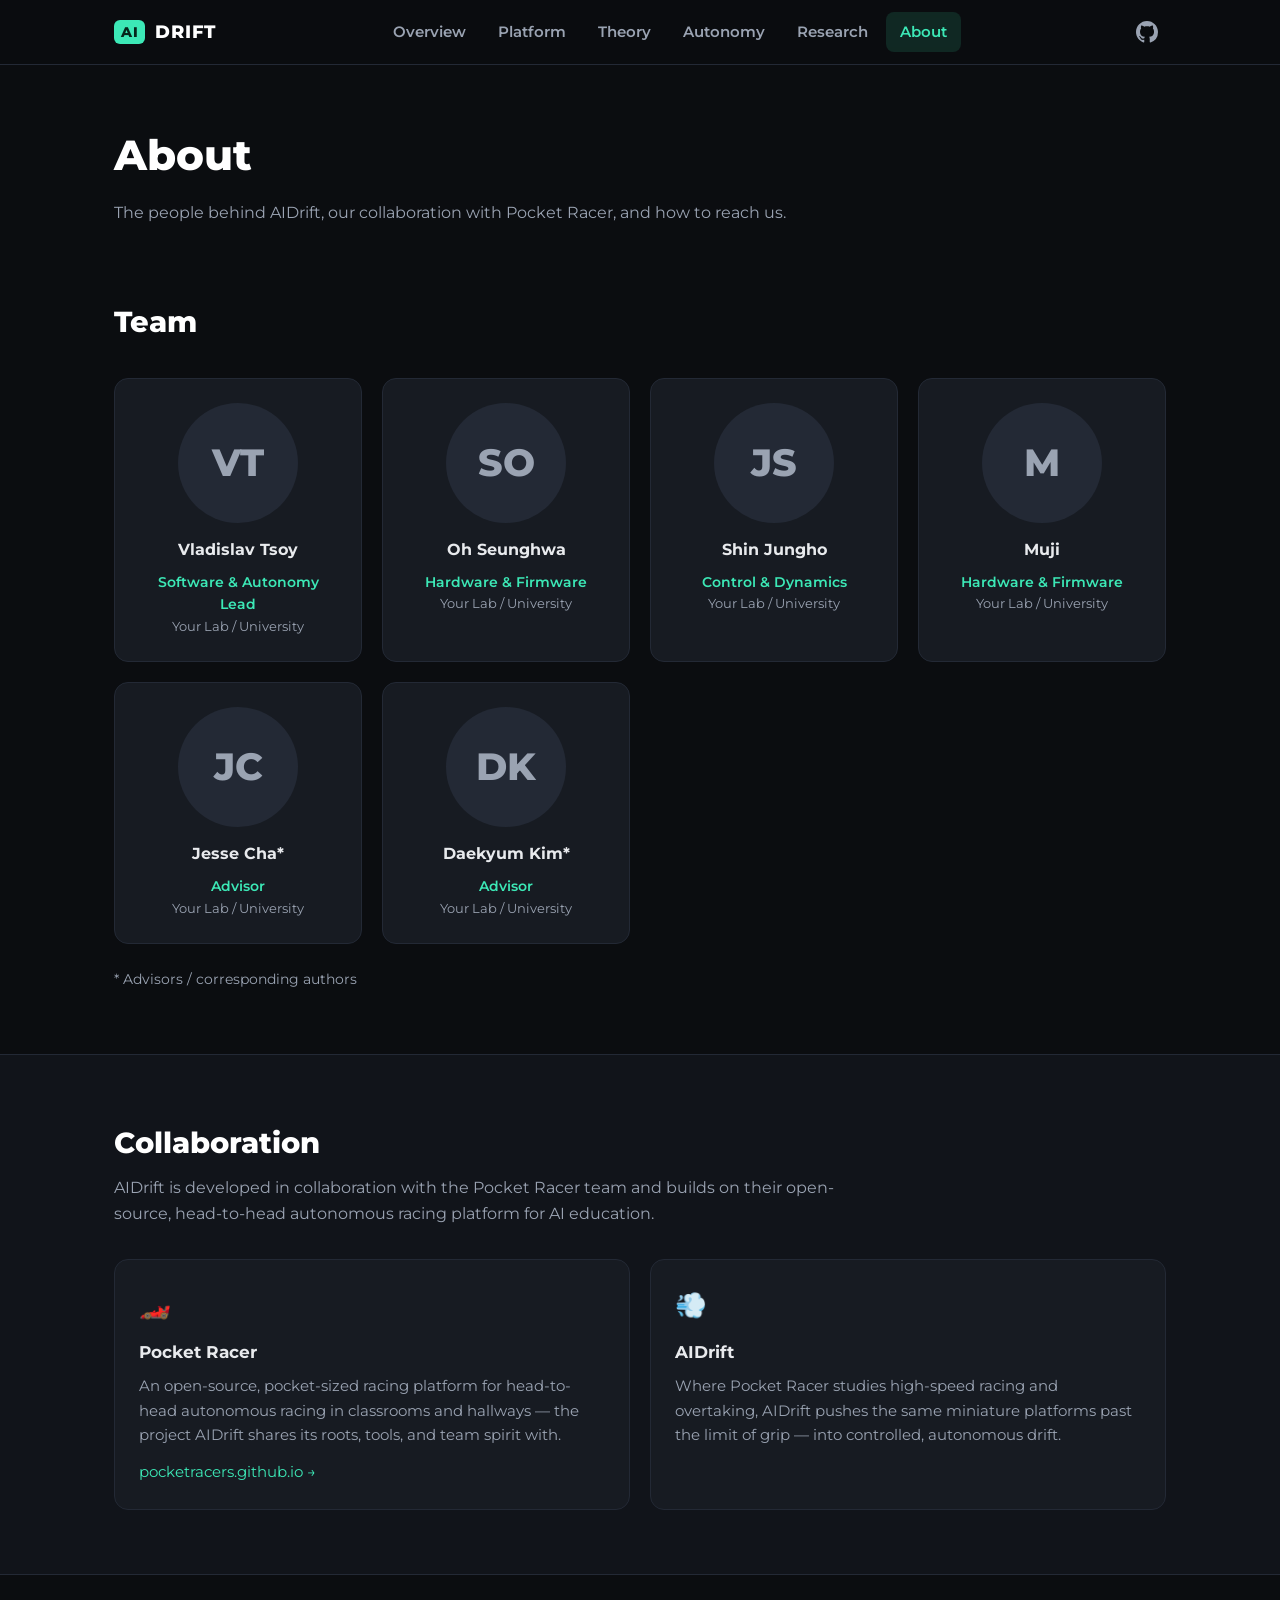
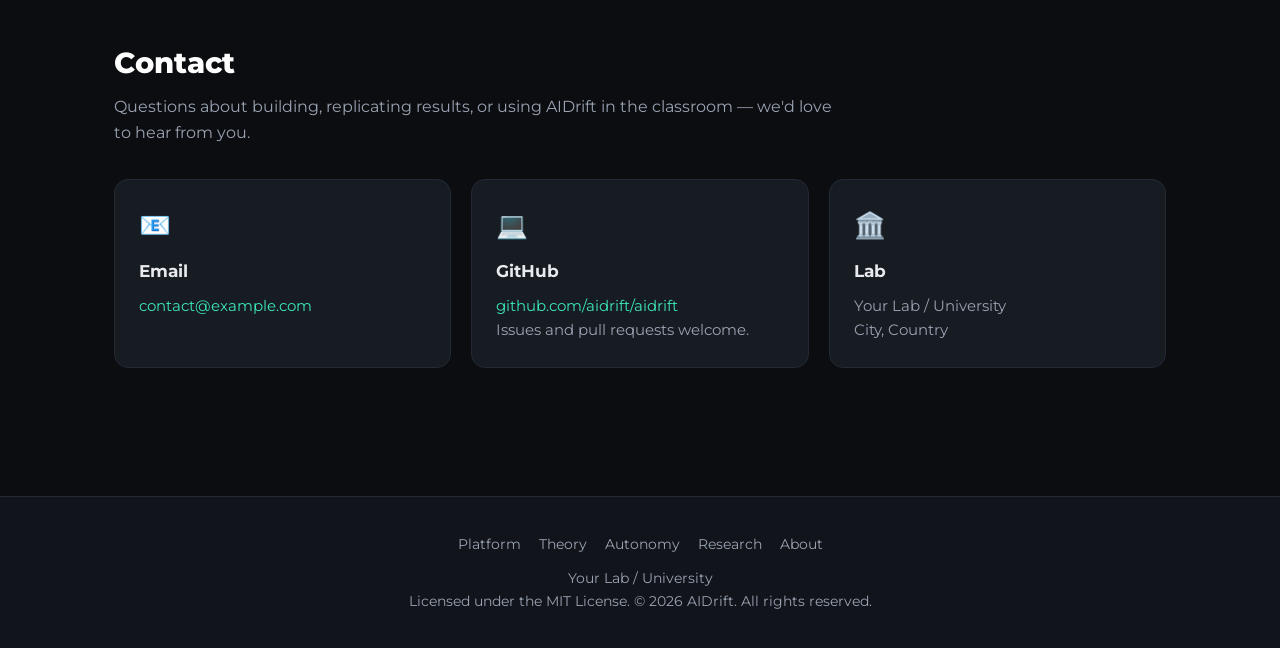
==== commit e2772d39: "Move Theory after Platform in nav and footer Co-Authored-By: Claude Opus 5 <noreply@anthropic.com>" ====
--- a/about.html
+++ b/about.html
@@ -24,8 +24,8 @@
     <button class="nav-toggle" aria-label="Menu">☰</button>
     <ul class="nav-links">
       <li><a href="index.html">Overview</a></li>
+      <li><a href="platform.html">Platform</a></li>
       <li><a href="theory.html">Theory</a></li>
-      <li><a href="platform.html">Platform</a></li>
       <li><a href="autonomy.html">Autonomy</a></li>
       <li><a href="research.html">Research</a></li>
       <li><a href="about.html">About</a></li>
@@ -146,8 +146,8 @@
 
 <footer class="site-footer">
   <div class="foot-links">
+    <a href="platform.html">Platform</a>
     <a href="theory.html">Theory</a>
-    <a href="platform.html">Platform</a>
     <a href="autonomy.html">Autonomy</a>
     <a href="research.html">Research</a>
     <a href="about.html">About</a>
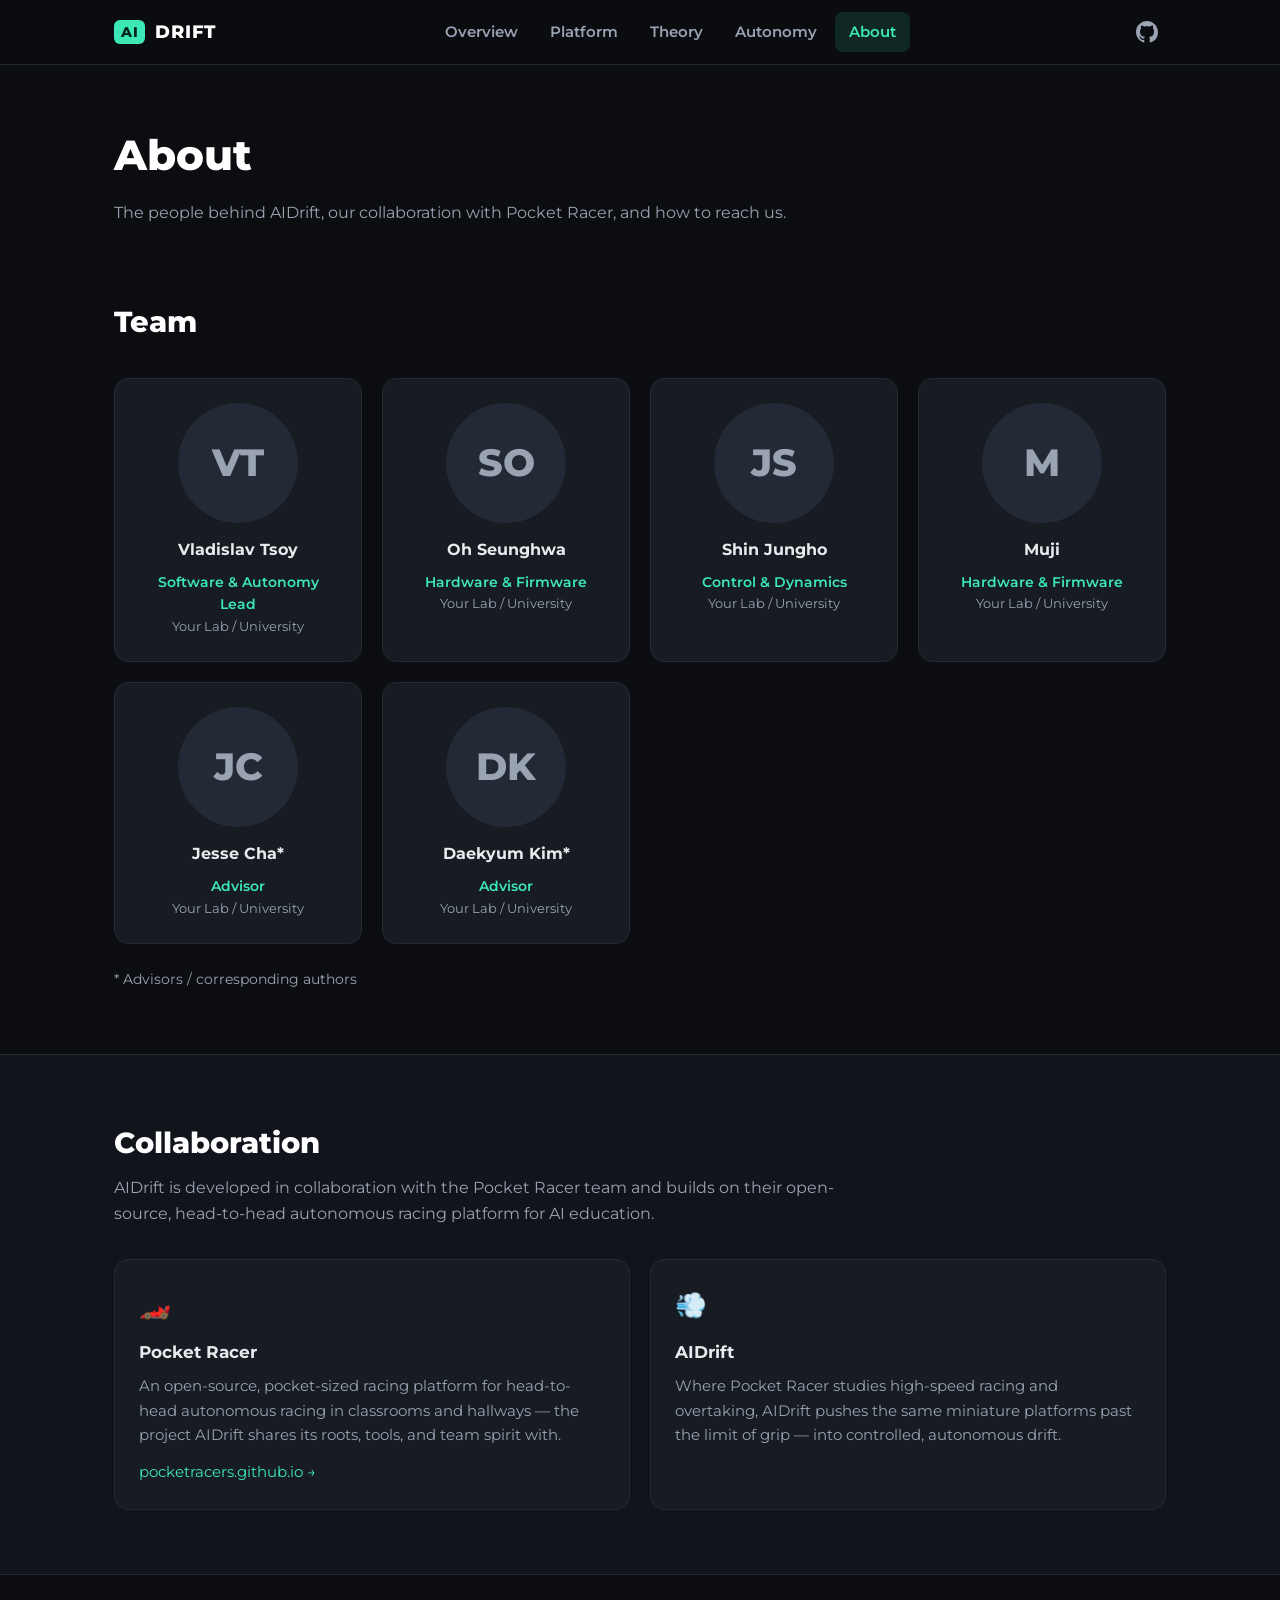
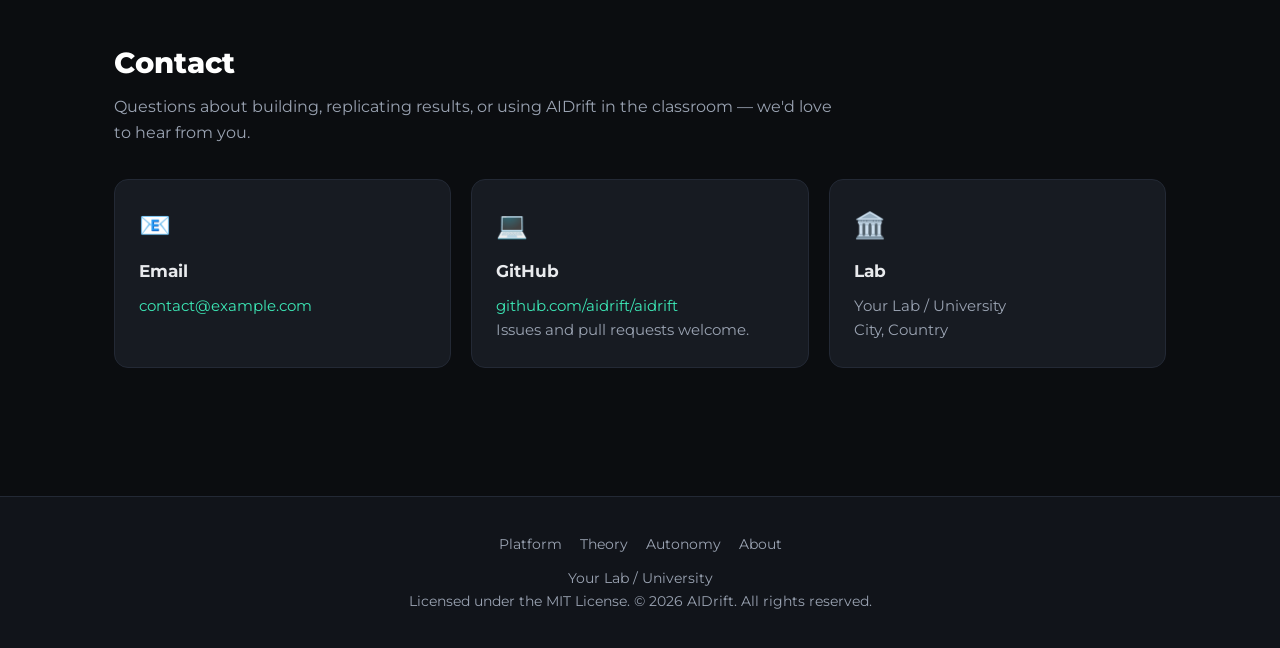
==== commit e9673d09: "Remove the Research page for now Abstract, paper links and citation are withheld until the work is r" ====
--- a/about.html
+++ b/about.html
@@ -27,7 +27,6 @@
       <li><a href="platform.html">Platform</a></li>
       <li><a href="theory.html">Theory</a></li>
       <li><a href="autonomy.html">Autonomy</a></li>
-      <li><a href="research.html">Research</a></li>
       <li><a href="about.html">About</a></li>
     </ul>
     <a class="nav-github" href="https://github.com/aidrift/aidrift" aria-label="GitHub repository" target="_blank" rel="noopener"><svg viewBox="0 0 16 16" width="22" height="22" fill="currentColor" aria-hidden="true"><path d="M8 0C3.58 0 0 3.58 0 8c0 3.54 2.29 6.53 5.47 7.59.4.07.55-.17.55-.38 0-.19-.01-.82-.01-1.49-2.01.37-2.53-.49-2.69-.94-.09-.23-.48-.94-.82-1.13-.28-.15-.68-.52-.01-.53.63-.01 1.08.58 1.23.82.72 1.21 1.87.87 2.33.66.07-.52.28-.87.51-1.07-1.78-.2-3.64-.89-3.64-3.95 0-.87.31-1.59.82-2.15-.08-.2-.36-1.02.08-2.12 0 0 .67-.21 2.2.82.64-.18 1.32-.27 2-.27s1.36.09 2 .27c1.53-1.04 2.2-.82 2.2-.82.44 1.1.16 1.92.08 2.12.51.56.82 1.27.82 2.15 0 3.07-1.87 3.75-3.65 3.95.29.25.54.73.54 1.48 0 1.07-.01 1.93-.01 2.2 0 .21.15.46.55.38A8.01 8.01 0 0 0 16 8c0-4.42-3.58-8-8-8z"/></svg></a>
@@ -149,7 +148,6 @@
     <a href="platform.html">Platform</a>
     <a href="theory.html">Theory</a>
     <a href="autonomy.html">Autonomy</a>
-    <a href="research.html">Research</a>
     <a href="about.html">About</a>
   </div>
   <p>Your Lab / University</p>
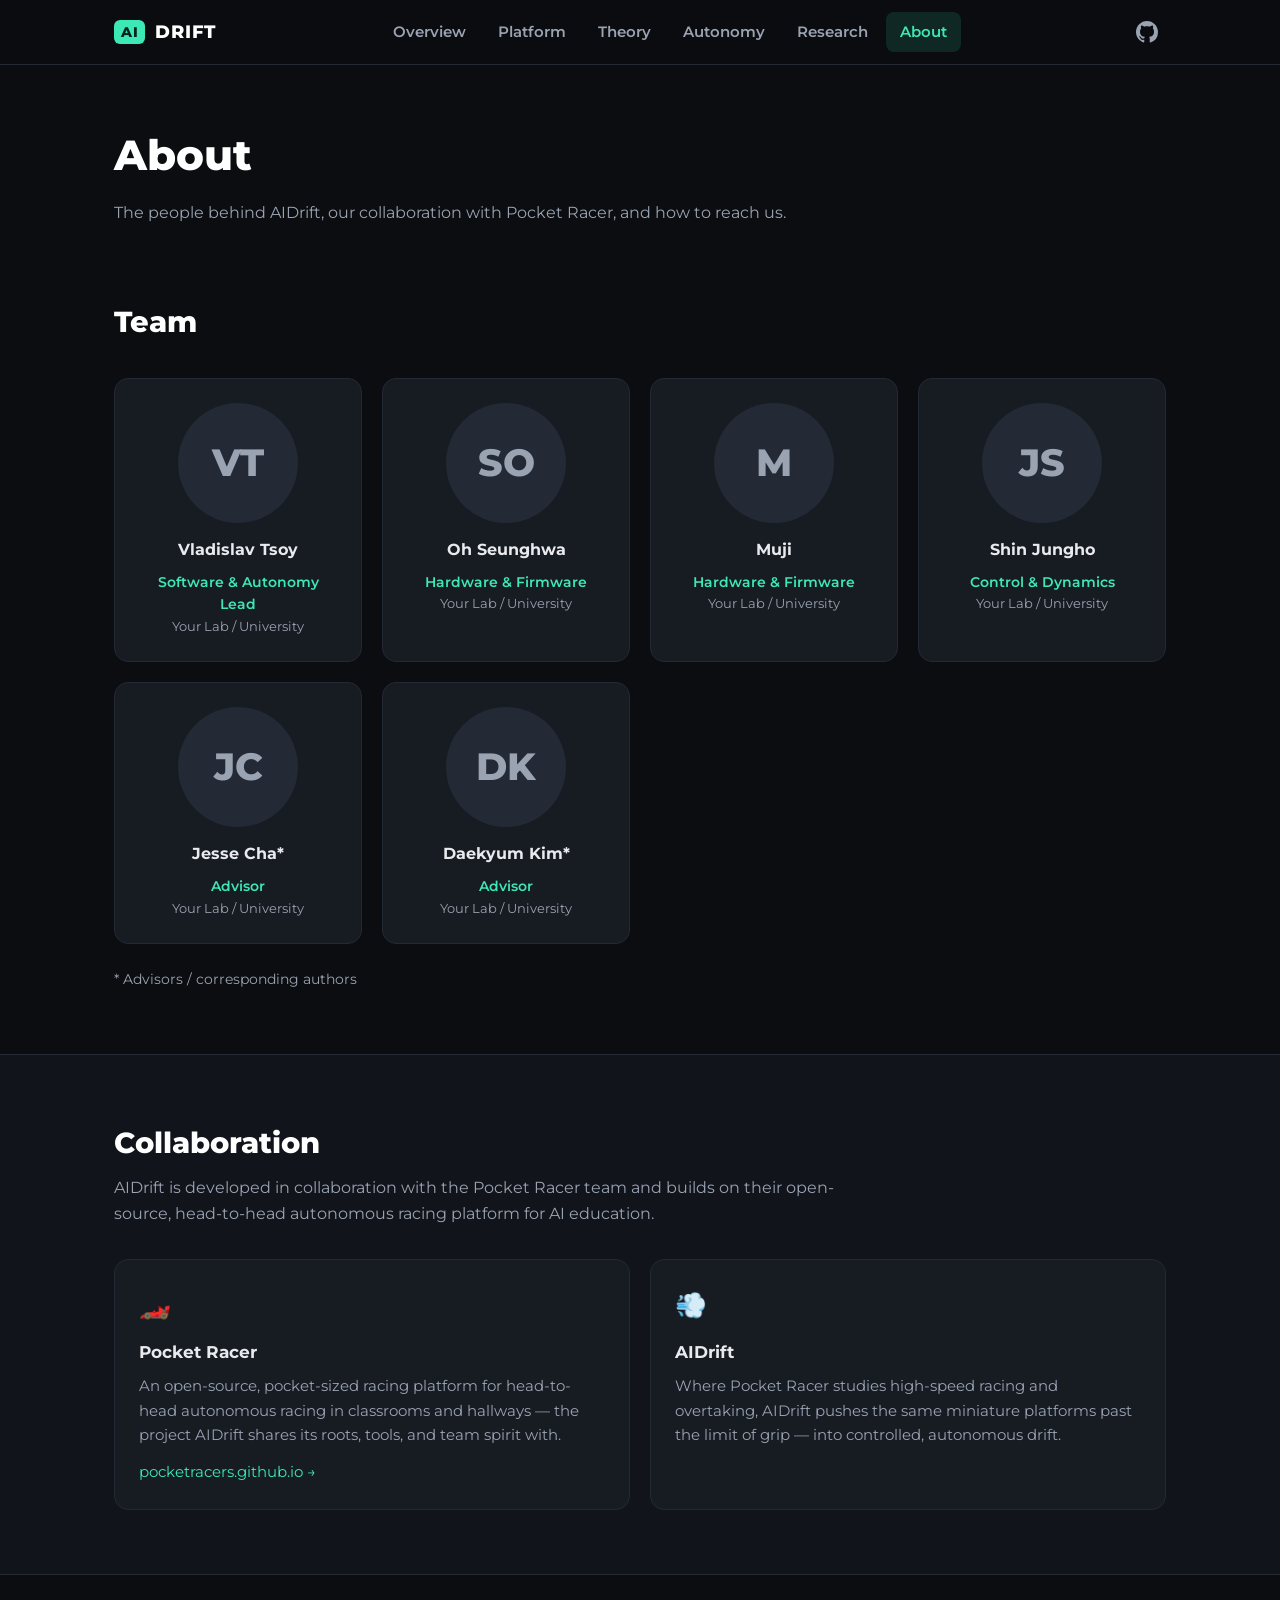
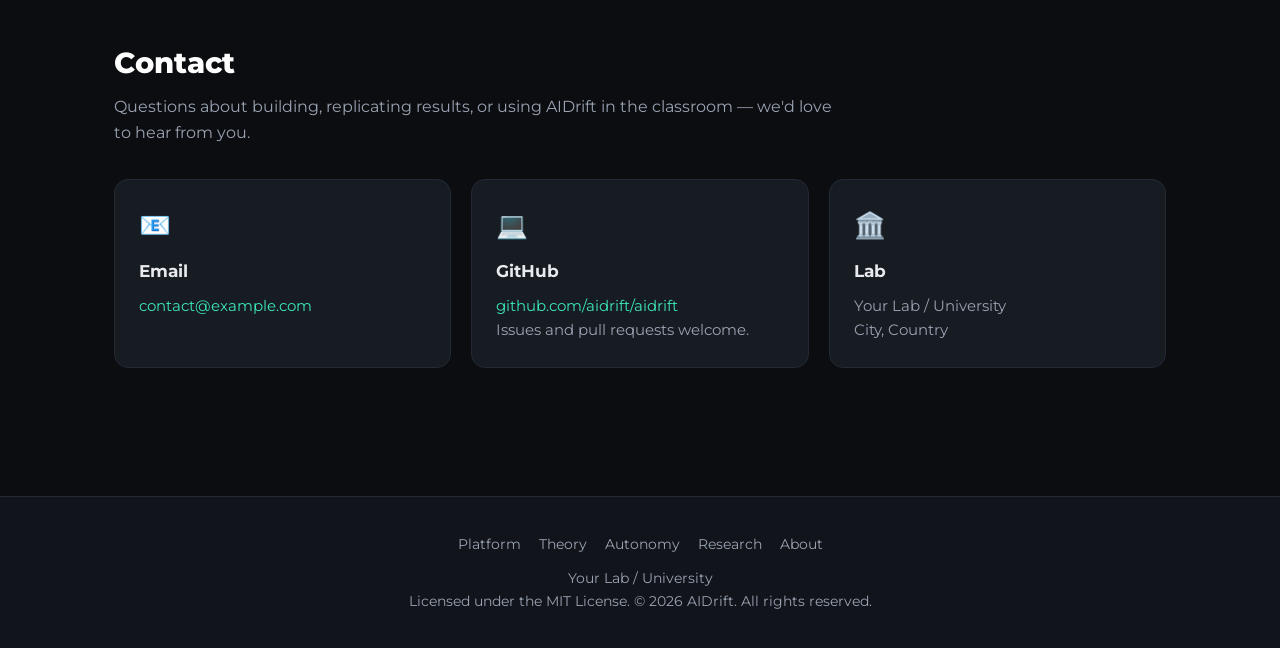
==== commit 0e2f93d9: "Restore Research page as a placeholder; swap Muji and Shin Jungho Research is back in the nav but ho" ====
--- a/about.html
+++ b/about.html
@@ -27,6 +27,7 @@
       <li><a href="platform.html">Platform</a></li>
       <li><a href="theory.html">Theory</a></li>
       <li><a href="autonomy.html">Autonomy</a></li>
+      <li><a href="research.html">Research</a></li>
       <li><a href="about.html">About</a></li>
     </ul>
     <a class="nav-github" href="https://github.com/aidrift/aidrift" aria-label="GitHub repository" target="_blank" rel="noopener"><svg viewBox="0 0 16 16" width="22" height="22" fill="currentColor" aria-hidden="true"><path d="M8 0C3.58 0 0 3.58 0 8c0 3.54 2.29 6.53 5.47 7.59.4.07.55-.17.55-.38 0-.19-.01-.82-.01-1.49-2.01.37-2.53-.49-2.69-.94-.09-.23-.48-.94-.82-1.13-.28-.15-.68-.52-.01-.53.63-.01 1.08.58 1.23.82.72 1.21 1.87.87 2.33.66.07-.52.28-.87.51-1.07-1.78-.2-3.64-.89-3.64-3.95 0-.87.31-1.59.82-2.15-.08-.2-.36-1.02.08-2.12 0 0 .67-.21 2.2.82.64-.18 1.32-.27 2-.27s1.36.09 2 .27c1.53-1.04 2.2-.82 2.2-.82.44 1.1.16 1.92.08 2.12.51.56.82 1.27.82 2.15 0 3.07-1.87 3.75-3.65 3.95.29.25.54.73.54 1.48 0 1.07-.01 1.93-.01 2.2 0 .21.15.46.55.38A8.01 8.01 0 0 0 16 8c0-4.42-3.58-8-8-8z"/></svg></a>
@@ -58,15 +59,15 @@
         <p class="org">Your Lab / University</p>
       </div>
       <div class="card person reveal">
+        <div class="avatar">M</div>
+        <h3>Muji</h3>
+        <p class="role">Hardware &amp; Firmware</p>
+        <p class="org">Your Lab / University</p>
+      </div>
+      <div class="card person reveal">
         <div class="avatar">JS</div>
         <h3>Shin Jungho</h3>
         <p class="role">Control &amp; Dynamics</p>
-        <p class="org">Your Lab / University</p>
-      </div>
-      <div class="card person reveal">
-        <div class="avatar">M</div>
-        <h3>Muji</h3>
-        <p class="role">Hardware &amp; Firmware</p>
         <p class="org">Your Lab / University</p>
       </div>
       <div class="card person reveal">
@@ -148,6 +149,7 @@
     <a href="platform.html">Platform</a>
     <a href="theory.html">Theory</a>
     <a href="autonomy.html">Autonomy</a>
+    <a href="research.html">Research</a>
     <a href="about.html">About</a>
   </div>
   <p>Your Lab / University</p>
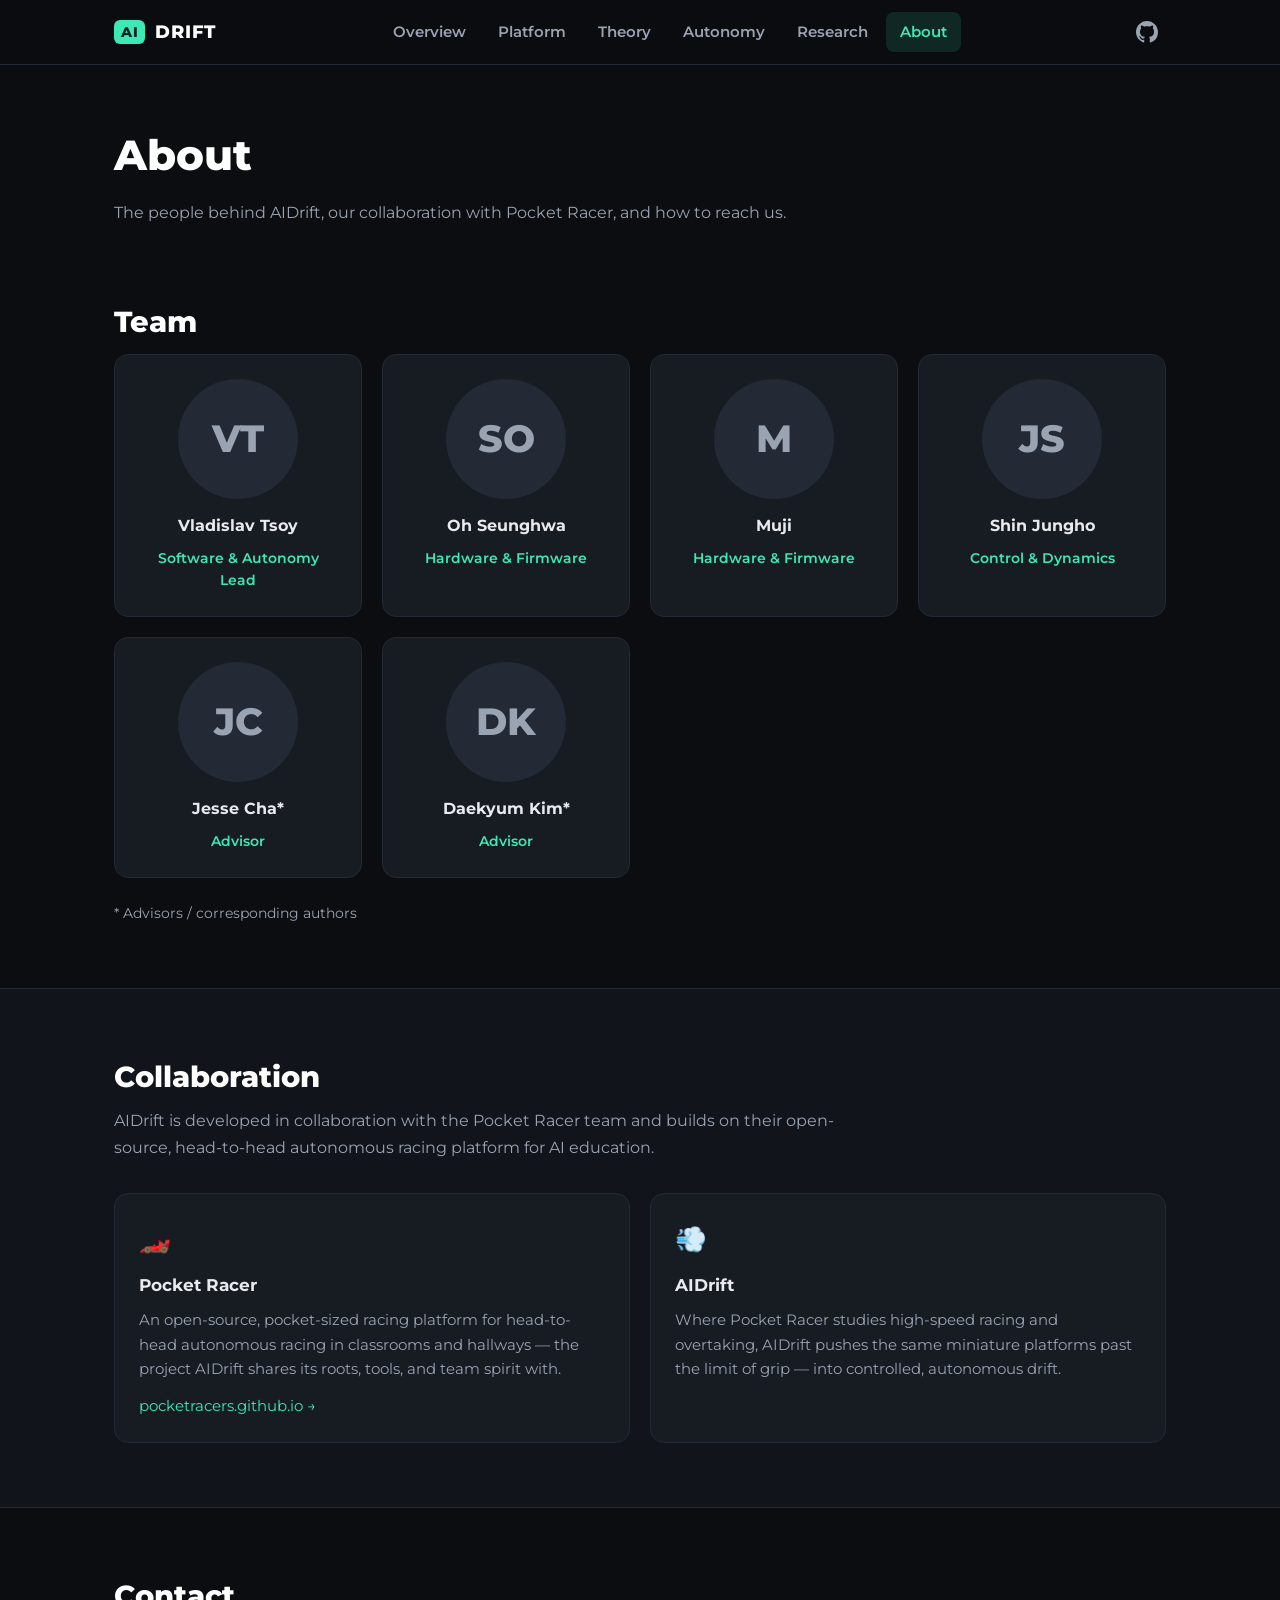
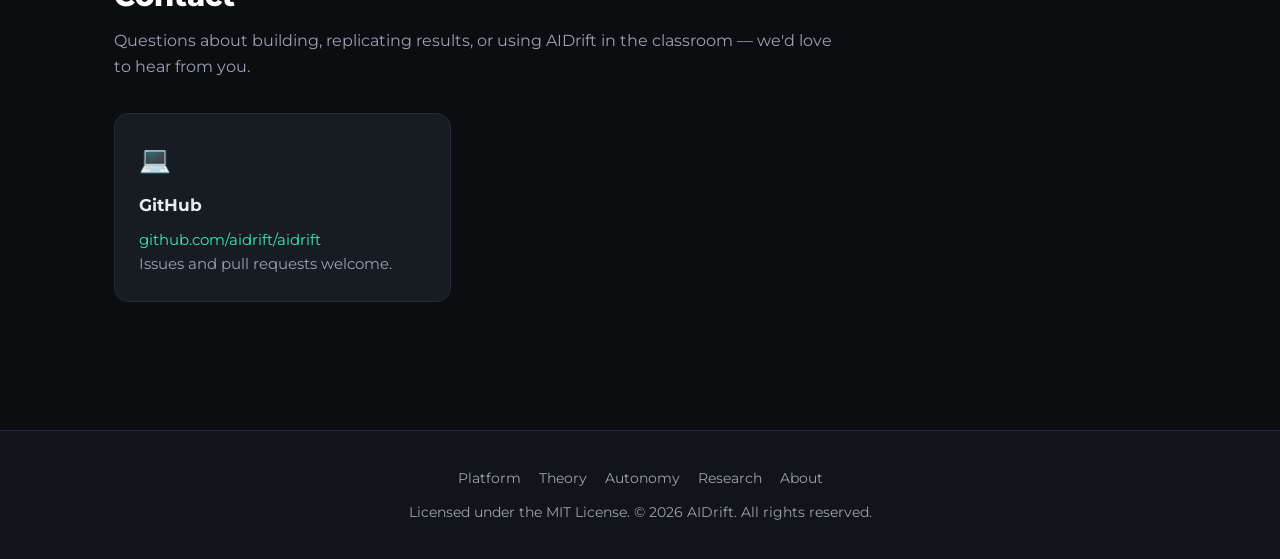
==== commit b469f351: "Remove template placeholders; add the Pocket Racer paper to Research - drop video/photo placeholders" ====
--- a/about.html
+++ b/about.html
@@ -44,43 +44,36 @@
 <section class="section">
   <div class="container">
     <h2>Team</h2>
-    <p class="lead"><!-- TODO: replace all placeholders with real names, photos, and links --></p>
     <div class="grid cols-4">
       <div class="card person reveal">
         <div class="avatar">VT</div>
         <h3>Vladislav Tsoy</h3>
         <p class="role">Software &amp; Autonomy Lead</p>
-        <p class="org">Your Lab / University</p>
       </div>
       <div class="card person reveal">
         <div class="avatar">SO</div>
         <h3>Oh Seunghwa</h3>
         <p class="role">Hardware &amp; Firmware</p>
-        <p class="org">Your Lab / University</p>
       </div>
       <div class="card person reveal">
         <div class="avatar">M</div>
         <h3>Muji</h3>
         <p class="role">Hardware &amp; Firmware</p>
-        <p class="org">Your Lab / University</p>
       </div>
       <div class="card person reveal">
         <div class="avatar">JS</div>
         <h3>Shin Jungho</h3>
         <p class="role">Control &amp; Dynamics</p>
-        <p class="org">Your Lab / University</p>
       </div>
       <div class="card person reveal">
         <div class="avatar">JC</div>
         <h3>Jesse Cha*</h3>
         <p class="role">Advisor</p>
-        <p class="org">Your Lab / University</p>
       </div>
       <div class="card person reveal">
         <div class="avatar">DK</div>
         <h3>Daekyum Kim*</h3>
         <p class="role">Advisor</p>
-        <p class="org">Your Lab / University</p>
       </div>
     </div>
     <p style="margin-top: 24px; color: var(--text-dim); font-size: 0.85rem;">* Advisors / corresponding authors</p>
@@ -124,21 +117,10 @@
     <p class="lead">Questions about building, replicating results, or using AIDrift in the classroom — we'd love to hear from you.</p>
     <div class="grid cols-3">
       <div class="card reveal">
-        <div class="icon">📧</div>
-        <h3>Email</h3>
-        <p><a href="mailto:contact@example.com">contact@example.com</a><br>
-           <!-- TODO: real contact email --></p>
-      </div>
-      <div class="card reveal">
         <div class="icon">💻</div>
         <h3>GitHub</h3>
         <p><a href="https://github.com/aidrift/aidrift" target="_blank" rel="noopener">github.com/aidrift/aidrift</a><br>
            Issues and pull requests welcome.</p>
-      </div>
-      <div class="card reveal">
-        <div class="icon">🏛️</div>
-        <h3>Lab</h3>
-        <p>Your Lab / University<br>City, Country <!-- TODO: real affiliation --></p>
       </div>
     </div>
   </div>
@@ -152,7 +134,6 @@
     <a href="research.html">Research</a>
     <a href="about.html">About</a>
   </div>
-  <p>Your Lab / University</p>
   <p>Licensed under the MIT License. © 2026 AIDrift. All rights reserved.</p>
 </footer>
 
